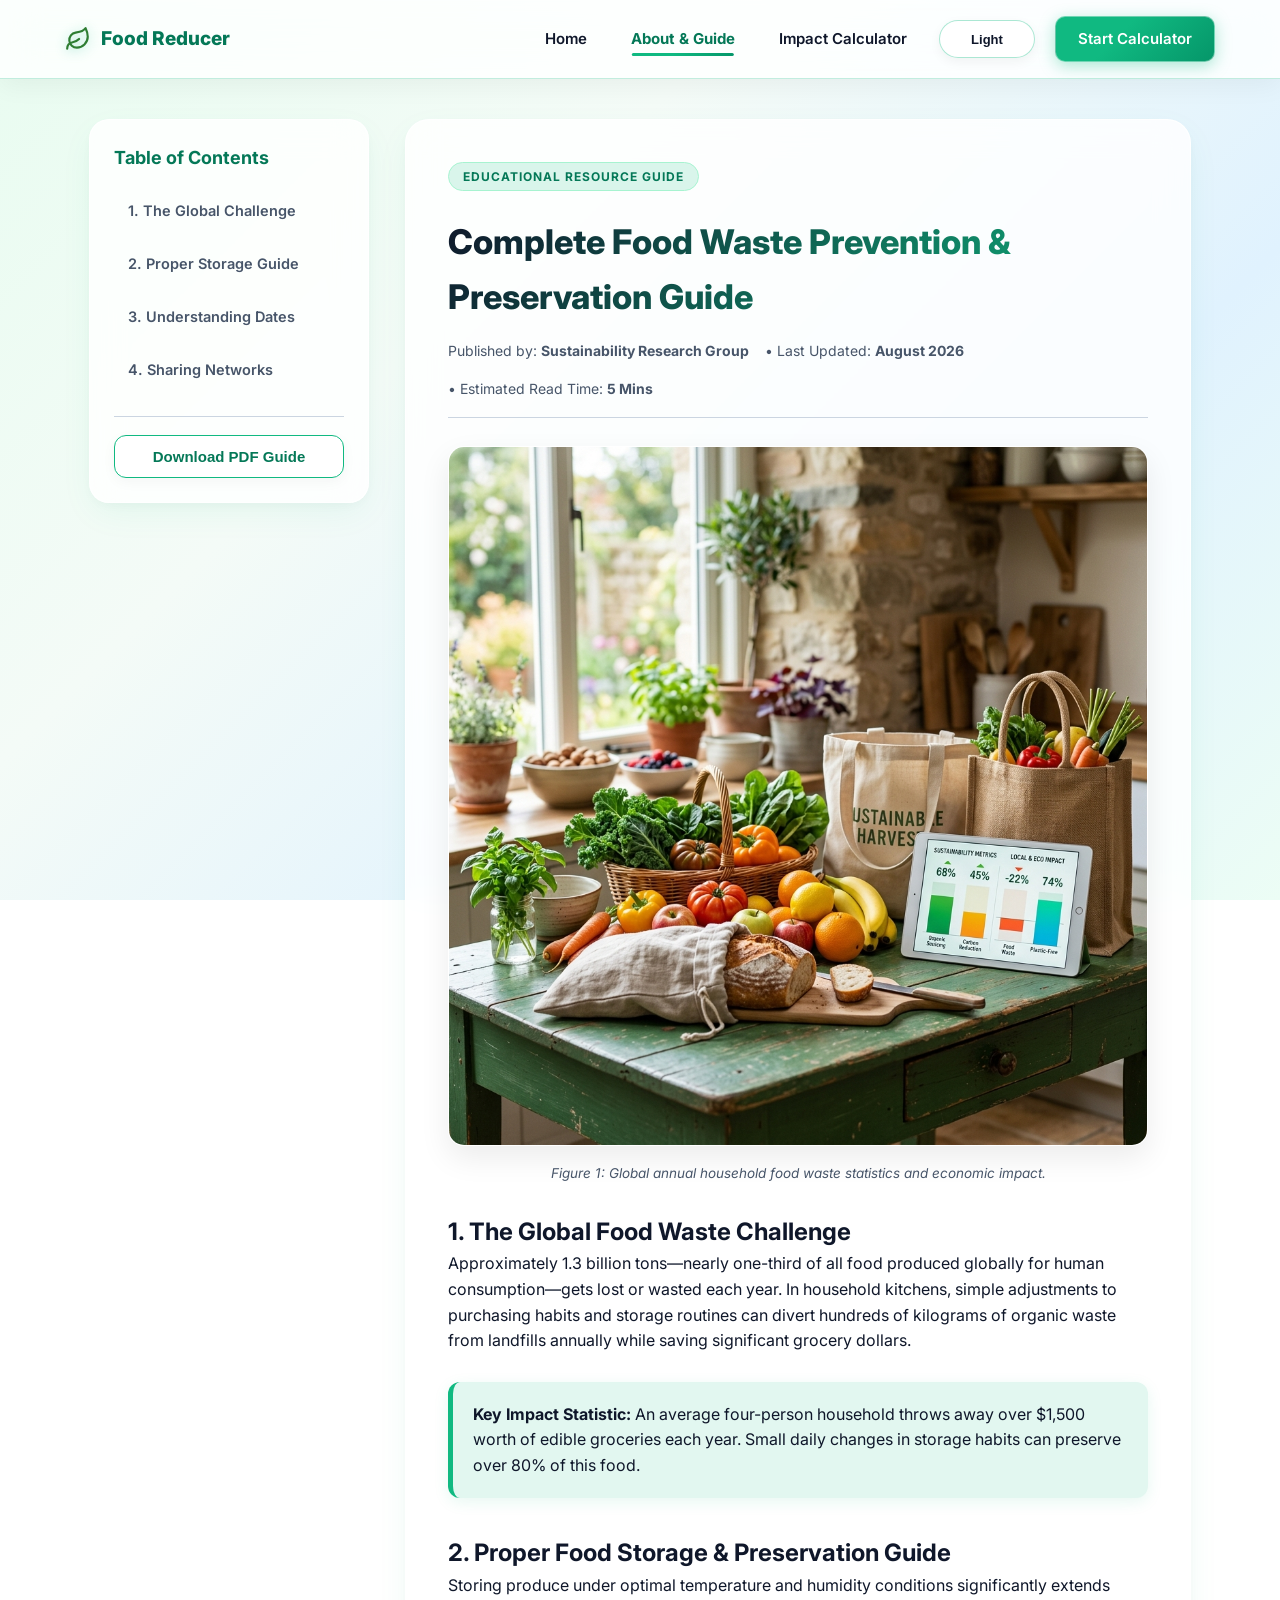
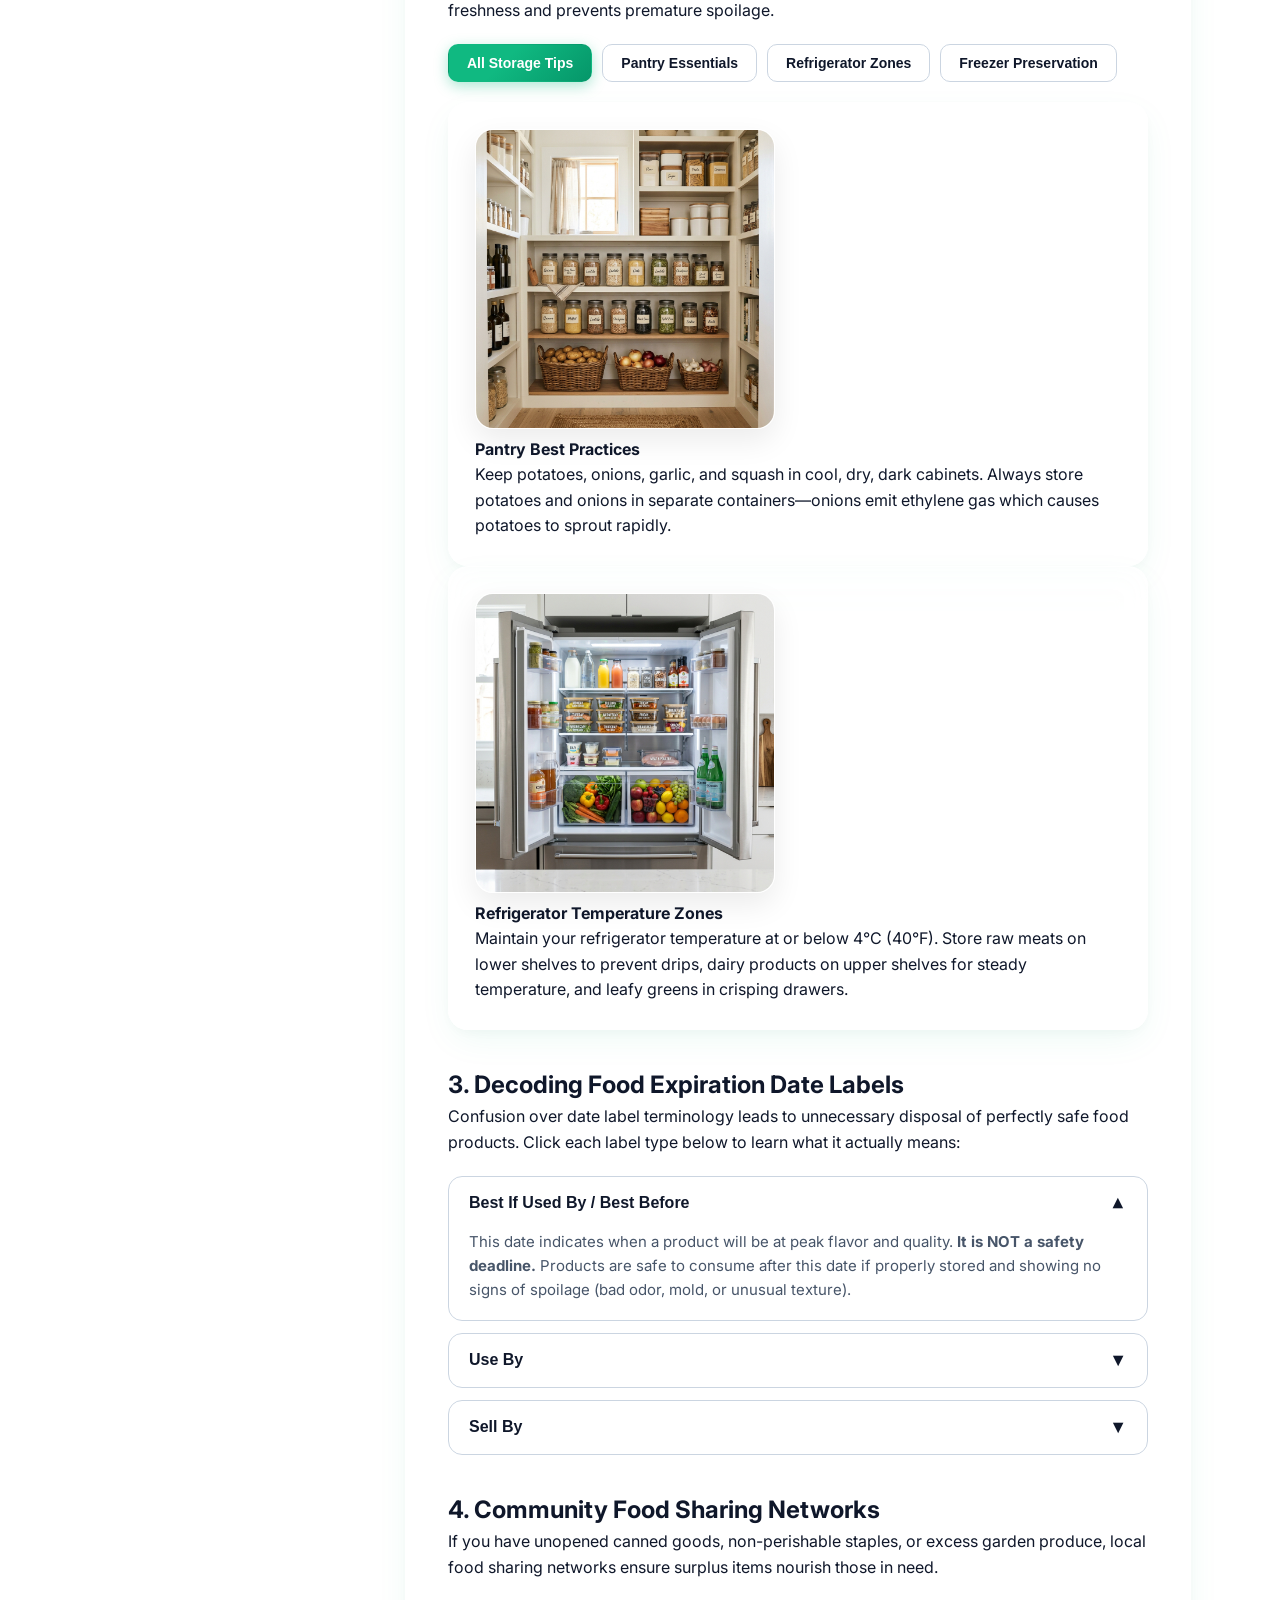
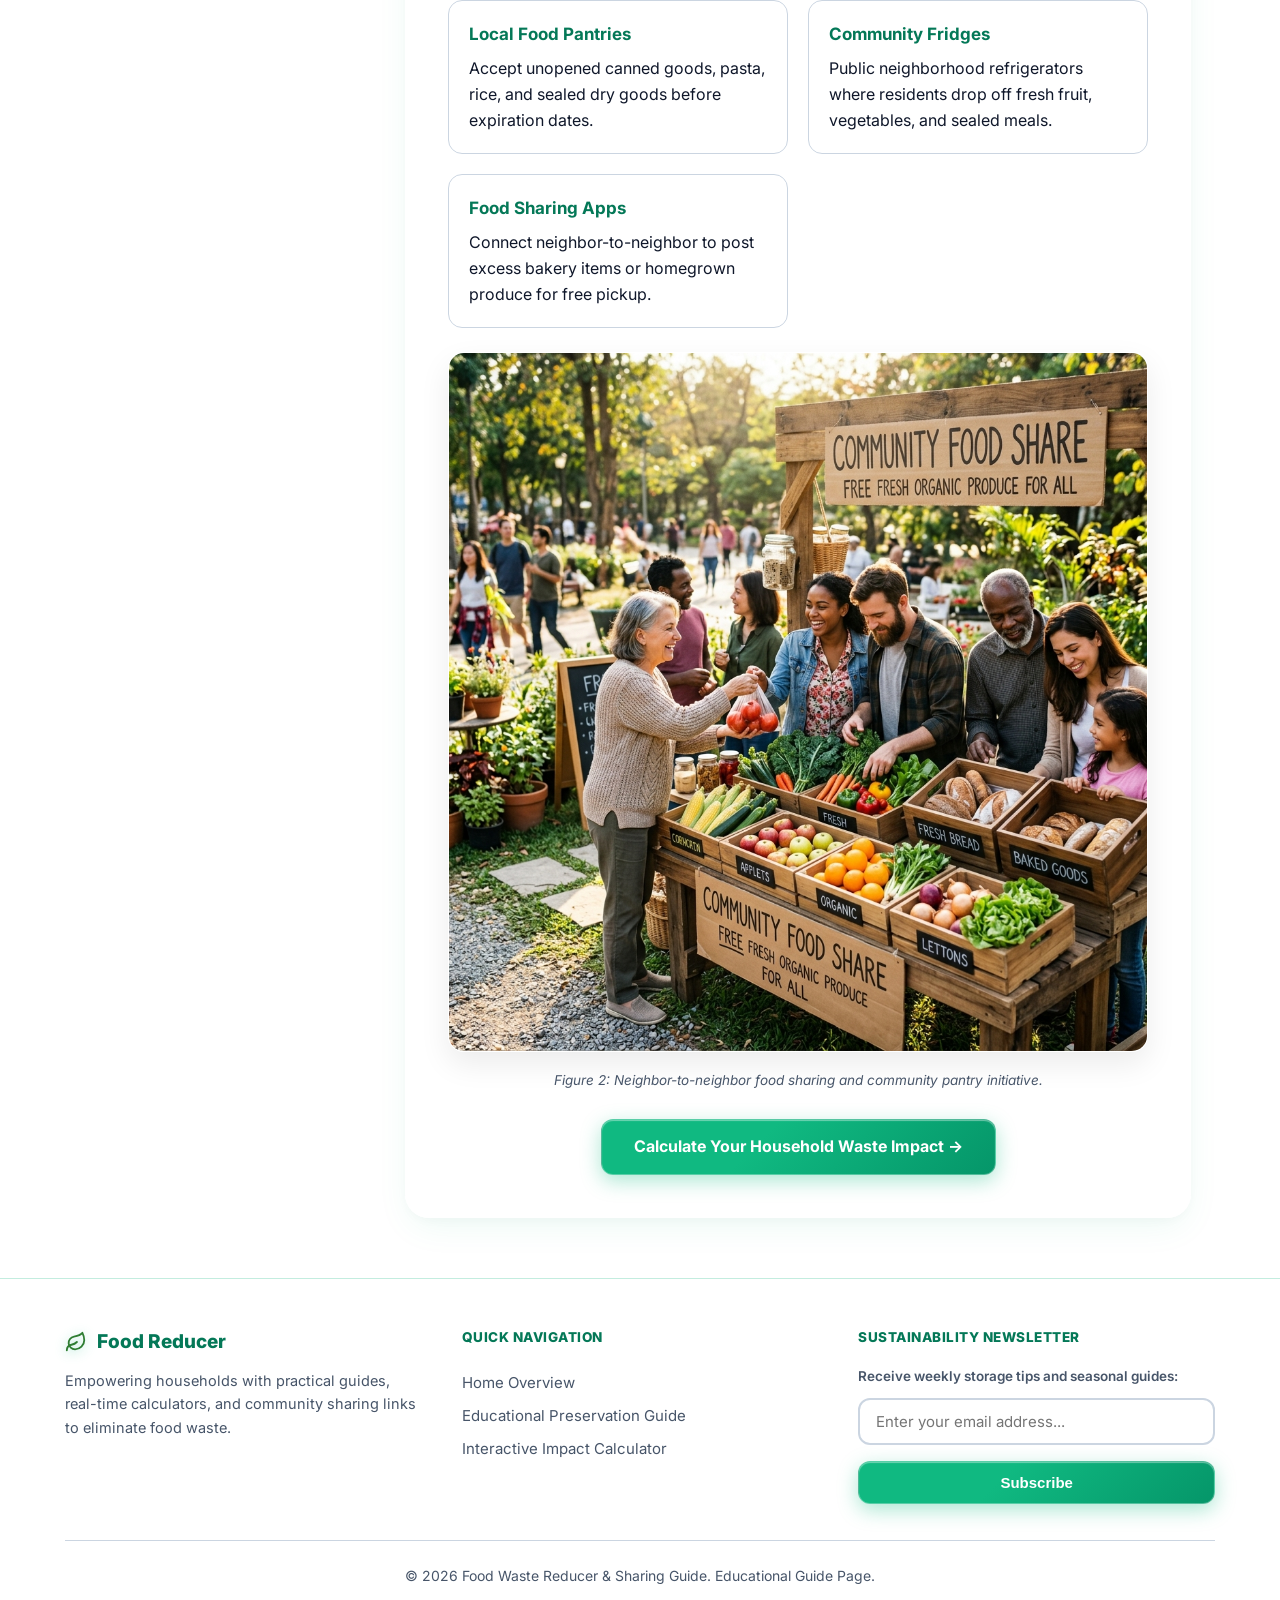
==== about.html @ e672f82e "Initial commit" ====
<!DOCTYPE html>
<html lang="en">

<head>
  <meta charset="UTF-8">
  <meta name="viewport" content="width=device-width, initial-scale=1.0">
  <title>Food Waste Reducer — Complete Educational Preservation Guide</title>
  <meta name="description" content="Comprehensive educational guide on household food waste reduction, storage best practices, date label meanings, and community food sharing.">
  <script>
    (function() {
      document.documentElement.classList.add('preload');
      var storedTheme = localStorage.getItem('theme');
      var systemPrefersDark = window.matchMedia('(prefers-color-scheme: dark)').matches;
      var currentTheme = storedTheme || (systemPrefersDark ? 'dark' : 'light');
      document.documentElement.setAttribute('data-theme', currentTheme);
    })();
  </script>
  <link rel="stylesheet" href="css/styles.css">
</head>

<body>

  <!-- Site Header -->
  <header class="site-header">
    <div class="header-inner">
      <a href="index.html" class="logo-box">
        <img src="images/logo.svg" alt="Food Waste Reducer Logo" width="26" height="26">
        <span>Food Reducer</span>
      </a>

      <button class="hamburger-btn" id="hamburger-btn" aria-label="Toggle navigation menu" aria-expanded="false">Menu</button>

      <nav aria-label="Main Navigation">
        <ul class="nav-links" id="nav-links">
          <li><a href="index.html">Home</a></li>
          <li><a href="about.html" class="active">About &amp; Guide</a></li>
          <li><a href="quiz.html">Impact Calculator</a></li>
          <li>
            <button type="button" class="theme-toggle-btn" aria-label="Toggle Dark and Light Mode">
              <span class="theme-toggle-icon sun-icon">Light</span>
              <span class="theme-toggle-icon moon-icon">Dark</span>
            </button>
          </li>
          <li><a href="quiz.html" class="btn btn-primary header-cta">Start Calculator</a></li>
        </ul>
      </nav>
    </div>
  </header>

  <!-- Main Content Layout -->
  <main class="content-layout">

    <!-- Desktop Sticky Sidebar Table of Contents -->
    <aside class="toc-sidebar glass-panel" aria-label="Table of Contents">
      <h3>Table of Contents</h3>
      <ul class="toc-list">
        <li><a href="#intro">1. The Global Challenge</a></li>
        <li><a href="#storage">2. Proper Storage Guide</a></li>
        <li><a href="#dates">3. Understanding Dates</a></li>
        <li><a href="#sharing">4. Sharing Networks</a></li>
      </ul>
      <div class="toc-action">
        <button type="button" class="btn btn-secondary" id="download-pdf-btn">Download PDF Guide</button>
      </div>
    </aside>

    <!-- Main Article Document -->
    <article class="article-body glass-article">

      <!-- Mobile Table of Contents Accordion -->
      <section class="mobile-toc-accordion" style="display: none;">
        <button type="button" class="btn btn-secondary" id="toc-accordion-btn" style="width: 100%; justify-content: space-between;">
          <span>Navigation Table of Contents</span>
          <span class="arrow">▼ Show Menu</span>
        </button>
        <div id="toc-accordion-content" style="display: none; margin-top: 12px; padding: 14px; background: var(--input-bg); border-radius: 12px;">
          <ul class="toc-list">
            <li><a href="#intro">1. The Global Challenge</a></li>
            <li><a href="#storage">2. Proper Storage Guide</a></li>
            <li><a href="#dates">3. Understanding Dates</a></li>
            <li><a href="#sharing">4. Sharing Networks</a></li>
          </ul>
        </div>
      </section>

      <span class="section-tag">Educational Resource Guide</span>
      <h1>Complete Food Waste Prevention &amp; Preservation Guide</h1>

      <div class="article-meta">
        <span>Published by: <strong>Sustainability Research Group</strong></span>
        <span>• Last Updated: <strong>August 2026</strong></span>
        <span>• Estimated Read Time: <strong>5 Mins</strong></span>
      </div>

      <figure class="article-figure">
        <img src="images/global-impact.png" alt="Global Food Waste Impact Overview" width="750" height="340" class="article-img glass-frame">
        <figcaption>Figure 1: Global annual household food waste statistics and economic impact.</figcaption>
      </figure>

      <!-- Section 1: Introduction -->
      <section id="intro">
        <h2>1. The Global Food Waste Challenge</h2>
        <p>Approximately 1.3 billion tons—nearly one-third of all food produced globally for human consumption—gets lost or wasted each year. In household kitchens, simple adjustments to purchasing habits and storage routines can divert hundreds of kilograms of organic waste from landfills annually while saving significant grocery dollars.</p>

        <aside class="callout-box glass-callout">
          <p><strong>Key Impact Statistic:</strong> An average four-person household throws away over $1,500 worth of edible groceries each year. Small daily changes in storage habits can preserve over 80% of this food.</p>
        </aside>
      </section>

      <!-- Section 2: Storage Guide & Tabs -->
      <section id="storage" style="margin-top: 36px;">
        <h2>2. Proper Food Storage &amp; Preservation Guide</h2>
        <p>Storing produce under optimal temperature and humidity conditions significantly extends freshness and prevents premature spoilage.</p>

        <!-- Storage Filter Tabs -->
        <div class="tab-navigation" aria-label="Storage Guide Tabs">
          <button type="button" class="tab-btn active" data-tab="all">All Storage Tips</button>
          <button type="button" class="tab-btn" data-tab="pantry">Pantry Essentials</button>
          <button type="button" class="tab-btn" data-tab="fridge">Refrigerator Zones</button>
          <button type="button" class="tab-btn" data-tab="freezer">Freezer Preservation</button>
        </div>

        <div class="tab-content-panel active" id="tab-pantry">
          <div class="two-col-grid">
            <article class="storage-card glass-card">
              <figure>
                <img src="images/pantry-storage.png" alt="Pantry Storage Guide" width="300" height="180" class="guide-img glass-frame">
              </figure>
              <h4>Pantry Best Practices</h4>
              <p>Keep potatoes, onions, garlic, and squash in cool, dry, dark cabinets. Always store potatoes and onions in separate containers—onions emit ethylene gas which causes potatoes to sprout rapidly.</p>
            </article>

            <article class="storage-card glass-card">
              <figure>
                <img src="images/fridge-zones.png" alt="Refrigerator Temperature Zones" width="300" height="180" class="guide-img glass-frame">
              </figure>
              <h4>Refrigerator Temperature Zones</h4>
              <p>Maintain your refrigerator temperature at or below 4°C (40°F). Store raw meats on lower shelves to prevent drips, dairy products on upper shelves for steady temperature, and leafy greens in crisping drawers.</p>
            </article>
          </div>
        </div>

        <div class="tab-content-panel" id="tab-freezer">
          <article class="storage-card glass-card" style="margin-top: 14px;">
            <h4>Freezer Preservation Techniques</h4>
            <p>Freeze surplus bread, chopped vegetables, berries, and leftover soups in airtight container portions. Label containers with dates. Freezing acts as a natural pause button, keeping food safe indefinitely.</p>
          </article>
        </div>
      </section>

      <!-- Section 3: Date Labels Accordion -->
      <section id="dates" style="margin-top: 36px;">
        <h2>3. Decoding Food Expiration Date Labels</h2>
        <p>Confusion over date label terminology leads to unnecessary disposal of perfectly safe food products. Click each label type below to learn what it actually means:</p>

        <div class="accordion-group">
          
          <div class="accordion-item active">
            <button type="button" class="accordion-header" aria-expanded="true">
              <span>Best If Used By / Best Before</span>
              <span class="accordion-icon">▼</span>
            </button>
            <div class="accordion-body">
              <p>This date indicates when a product will be at peak flavor and quality. <strong>It is NOT a safety deadline.</strong> Products are safe to consume after this date if properly stored and showing no signs of spoilage (bad odor, mold, or unusual texture).</p>
            </div>
          </div>

          <div class="accordion-item">
            <button type="button" class="accordion-header" aria-expanded="false">
              <span>Use By</span>
              <span class="accordion-icon">▼</span>
            </button>
            <div class="accordion-body">
              <p>The last date recommended by manufacturers for peak quality. The only exception is infant formula, where "Use By" represents a safety deadline. For standard groceries, evaluate food visually and by smell before deciding to discard.</p>
            </div>
          </div>

          <div class="accordion-item">
            <button type="button" class="accordion-header" aria-expanded="false">
              <span>Sell By</span>
              <span class="accordion-icon">▼</span>
            </button>
            <div class="accordion-body">
              <p>A retail inventory management date meant for store staff to track shelf rotation. It is not intended for consumers. Food remains fresh and safe to eat for days or even weeks past the "Sell By" date if kept refrigerated.</p>
            </div>
          </div>

        </div>
      </section>

      <!-- Section 4: Community Sharing Networks -->
      <section id="sharing" style="margin-top: 36px;">
        <h2>4. Community Food Sharing Networks</h2>
        <p>If you have unopened canned goods, non-perishable staples, or excess garden produce, local food sharing networks ensure surplus items nourish those in need.</p>
        
        <div class="sharing-grid">
          <div class="sharing-card">
            <h4>Local Food Pantries</h4>
            <p>Accept unopened canned goods, pasta, rice, and sealed dry goods before expiration dates.</p>
          </div>
          <div class="sharing-card">
            <h4>Community Fridges</h4>
            <p>Public neighborhood refrigerators where residents drop off fresh fruit, vegetables, and sealed meals.</p>
          </div>
          <div class="sharing-card">
            <h4>Food Sharing Apps</h4>
            <p>Connect neighbor-to-neighbor to post excess bakery items or homegrown produce for free pickup.</p>
          </div>
        </div>

        <figure class="article-figure" style="margin-top: 24px;">
          <img src="images/community-sharing.png" alt="Community Food Sharing Networks" width="750" height="320" class="article-img glass-frame">
          <figcaption>Figure 2: Neighbor-to-neighbor food sharing and community pantry initiative.</figcaption>
        </figure>

        <div style="margin-top: 28px; text-align: center;">
          <a href="quiz.html" class="btn btn-primary" style="padding: 14px 32px; font-size: 16px;">Calculate Your Household Waste Impact →</a>
        </div>
      </section>

    </article>
  </main>

  <!-- Footer -->
  <footer class="site-footer">
    <div class="footer-grid">
      <section class="footer-brand">
        <a href="index.html" class="logo-box">
          <img src="images/logo.svg" alt="Food Waste Reducer Logo" width="22" height="22">
          <span>Food Reducer</span>
        </a>
        <p>Empowering households with practical guides, real-time calculators, and community sharing links to eliminate food waste.</p>
      </section>

      <section class="footer-links">
        <h4>Quick Navigation</h4>
        <ul>
          <li><a href="index.html">Home Overview</a></li>
          <li><a href="about.html">Educational Preservation Guide</a></li>
          <li><a href="quiz.html">Interactive Impact Calculator</a></li>
        </ul>
      </section>

      <section class="footer-newsletter">
        <h4>Sustainability Newsletter</h4>
        <form>
          <label for="newsletter-email-about">Receive weekly storage tips and seasonal guides:</label>
          <input type="email" id="newsletter-email-about" placeholder="Enter your email address..." class="select-control" required>
          <button type="submit" class="btn btn-primary" style="margin-top: 6px;">Subscribe</button>
        </form>
      </section>
    </div>

    <div class="footer-bottom">
      <p>&copy; 2026 Food Waste Reducer &amp; Sharing Guide. Educational Guide Page.</p>
    </div>
  </footer>

  <script src="js/script.js"></script>
</body>

</html>
---- css/styles.css ----
@import url('https://fonts.googleapis.com/css2?family=Inter:wght@400;500;600;700;800&display=swap');

:root {
  --primary: #10b981;
  --primary-dark: #047857;
  --primary-light: #6ee7b7;
  --accent-gradient: linear-gradient(135deg, #10b981 0%, #10b981 40%, #059669 100%);
  --btn-gradient-hover: linear-gradient(135deg, #059669 0%, #047857 100%);
  --glass-gradient-hover: linear-gradient(135deg, rgba(16, 185, 129, 0.9) 0%, rgba(5, 150, 105, 0.95) 100%);
  
  --bg-gradient: linear-gradient(135deg, #e8fcf0 0%, #f4fbf7 35%, #e0f2fe 70%, #ecfdf5 100%);
  --header-bg: rgba(255, 255, 255, 0.85);
  --card-bg: rgba(255, 255, 255, 0.82);
  --card-border: 1px solid rgba(255, 255, 255, 0.9);
  --card-shadow: 0 12px 35px -5px rgba(16, 185, 129, 0.08), 0 4px 16px -2px rgba(0, 0, 0, 0.04);
  --card-hover-shadow: 0 22px 45px -10px rgba(16, 185, 129, 0.28), 0 8px 24px -4px rgba(0, 0, 0, 0.08);
  --text-main: #0f172a;
  --text-muted: #475569;
  --border-color: #cbd5e1;
  --border-glow: #a7f3d0;
  --input-bg: #ffffff;
  --toast-bg: rgba(15, 23, 42, 0.92);
  --toast-text: #ffffff;
  --gauge-track: #e2e8f0;
}

[data-theme="dark"] {
  --primary: #10b981;
  --primary-dark: #34d399;
  --primary-light: #059669;
  --accent-gradient: linear-gradient(135deg, #059669 0%, #10b981 50%, #34d399 100%);
  --btn-gradient-hover: linear-gradient(135deg, #10b981 0%, #34d399 100%);
  --glass-gradient-hover: linear-gradient(135deg, rgba(16, 185, 129, 0.85) 0%, rgba(52, 211, 153, 0.9) 100%);

  --bg-gradient: linear-gradient(135deg, #060d13 0%, #0c1d2b 35%, #04241c 70%, #081621 100%);
  --header-bg: rgba(15, 23, 42, 0.88);
  --card-bg: rgba(15, 23, 42, 0.76);
  --card-border: 1px solid rgba(255, 255, 255, 0.12);
  --card-shadow: 0 14px 40px -5px rgba(0, 0, 0, 0.5), 0 4px 16px -2px rgba(16, 185, 129, 0.12);
  --card-hover-shadow: 0 24px 50px -10px rgba(16, 185, 129, 0.35), 0 8px 24px -4px rgba(0, 0, 0, 0.4);
  --text-main: #f8fafc;
  --text-muted: #94a3b8;
  --border-color: #334155;
  --border-glow: #059669;
  --input-bg: #1e293b;
  --toast-bg: rgba(255, 255, 255, 0.95);
  --toast-text: #0f172a;
  --gauge-track: #334155;
}

html.preload,
html.preload *,
html.preload *::before,
html.preload *::after {
  -webkit-transition: none !important;
  -moz-transition: none !important;
  -o-transition: none !important;
  transition: none !important;
}

* {
  box-sizing: border-box;
  margin: 0;
  padding: 0;
}

html {
  scroll-behavior: smooth;
}

body {
  font-family: 'Inter', system-ui, -apple-system, BlinkMacSystemFont, "Segoe UI", Roboto, sans-serif;
  background: var(--bg-gradient);
  background-attachment: fixed;
  color: var(--text-main);
  line-height: 1.6;
  min-height: 100vh;
  transition: background 0.65s ease, color 0.65s ease;
}

/* Accessibility Focus States */
:focus-visible {
  outline: 3px solid var(--primary);
  outline-offset: 3px;
  border-radius: 6px;
}

/* Header & Navigation */
.site-header {
  position: sticky;
  top: 0;
  z-index: 1000;
  background: var(--header-bg);
  backdrop-filter: blur(18px) saturate(180%);
  -webkit-backdrop-filter: blur(18px) saturate(180%);
  border-bottom: 1px solid rgba(16, 185, 129, 0.25);
  padding: 16px 28px;
  box-shadow: 0 6px 25px rgba(0, 0, 0, 0.05);
  transition: background 0.5s ease, border-color 0.5s ease;
}

.header-inner {
  max-width: 1150px;
  margin: 0 auto;
  display: flex;
  align-items: center;
  justify-content: space-between;
}

.logo-box {
  display: flex;
  align-items: center;
  gap: 10px;
  font-weight: 800;
  font-size: 19px;
  color: var(--primary-dark);
  text-decoration: none;
  transition: transform 0.3s ease;
}

.logo-box:hover {
  transform: scale(1.03);
}

.logo-box img {
  filter: drop-shadow(0 2px 6px rgba(16, 185, 129, 0.4));
}

.hamburger-btn {
  display: none;
  background: var(--card-bg);
  border: 1.5px solid var(--primary);
  color: var(--primary-dark);
  padding: 8px 16px;
  font-size: 14px;
  font-weight: 700;
  border-radius: 8px;
  cursor: pointer;
  backdrop-filter: blur(10px);
  -webkit-backdrop-filter: blur(10px);
  transition: all 0.35s ease;
}

.hamburger-btn:hover {
  background: var(--accent-gradient);
  color: #ffffff;
  transform: translateY(-2px);
  box-shadow: 0 6px 18px rgba(16, 185, 129, 0.4);
}

.nav-links {
  display: flex;
  list-style: none;
  gap: 20px;
  align-items: center;
}

.nav-links a {
  position: relative;
  text-decoration: none;
  color: var(--text-main);
  font-size: 15px;
  font-weight: 600;
  padding: 8px 12px;
  transition: color 0.3s ease;
}

.nav-links a::after {
  content: '';
  position: absolute;
  bottom: 0;
  left: 50%;
  width: 0;
  height: 3px;
  background: var(--accent-gradient);
  border-radius: 3px;
  transition: all 0.3s cubic-bezier(0.4, 0, 0.2, 1);
  transform: translateX(-50%);
}

.nav-links a:hover {
  color: var(--primary);
}

.nav-links a:hover::after,
.nav-links a.active::after {
  width: 80%;
}

.nav-links a.active {
  color: var(--primary-dark);
  font-weight: 700;
}

/* Theme Toggle Button */
.theme-toggle-btn {
  position: relative;
  background: rgba(255, 255, 255, 0.65);
  border: 1px solid rgba(16, 185, 129, 0.35);
  backdrop-filter: blur(12px);
  -webkit-backdrop-filter: blur(12px);
  color: var(--text-main);
  padding: 8px 16px;
  border-radius: 20px;
  font-size: 13px;
  font-weight: 700;
  cursor: pointer;
  display: inline-flex;
  align-items: center;
  justify-content: center;
  min-width: 96px;
  height: 38px;
  overflow: hidden;
  box-shadow: 0 4px 12px rgba(0, 0, 0, 0.05);
  transition: all 0.3s ease;
}

[data-theme="dark"] .theme-toggle-btn {
  background: rgba(15, 23, 42, 0.7);
  border: 1px solid rgba(255, 255, 255, 0.2);
  color: #f8fafc;
}

.theme-toggle-btn:hover {
  background: var(--accent-gradient) !important;
  color: #ffffff !important;
  border-color: transparent !important;
  transform: translateY(-2px) scale(1.03);
  box-shadow: 0 10px 25px -4px rgba(16, 185, 129, 0.5);
}

.theme-toggle-icon {
  display: inline-flex;
  align-items: center;
  gap: 6px;
  transition: transform 0.55s cubic-bezier(0.34, 1.56, 0.64, 1), opacity 0.45s ease;
  white-space: nowrap;
}

.sun-icon, .moon-icon {
  display: inline-flex !important;
}

[data-theme="light"] .sun-icon {
  opacity: 1;
  transform: rotate(0deg) scale(1);
  position: relative;
}

[data-theme="light"] .moon-icon {
  opacity: 0;
  transform: rotate(-120deg) scale(0.4);
  position: absolute;
  pointer-events: none;
}

[data-theme="dark"] .sun-icon {
  opacity: 0;
  transform: rotate(120deg) scale(0.4);
  position: absolute;
  pointer-events: none;
}

[data-theme="dark"] .moon-icon {
  opacity: 1;
  transform: rotate(0deg) scale(1);
  position: relative;
}

/* Button Component System */
.btn {
  position: relative;
  display: inline-flex;
  align-items: center;
  justify-content: center;
  gap: 8px;
  padding: 12px 26px;
  font-size: 15px;
  font-weight: 700;
  text-decoration: none;
  border-radius: 12px;
  cursor: pointer;
  border: 1px solid rgba(255, 255, 255, 0.4);
  outline: none;
  backdrop-filter: blur(14px) saturate(180%);
  -webkit-backdrop-filter: blur(14px) saturate(180%);
  transition: all 0.35s cubic-bezier(0.4, 0, 0.2, 1);
  overflow: hidden;
  box-shadow: 0 4px 15px rgba(0, 0, 0, 0.05);
}

.btn::before {
  content: '';
  position: absolute;
  top: 0;
  left: -100%;
  width: 100%;
  height: 100%;
  background: linear-gradient(90deg, transparent, rgba(255, 255, 255, 0.4), transparent);
  transition: left 0.6s ease;
}

.btn:hover::before {
  left: 100%;
}

.btn-primary {
  background: var(--accent-gradient);
  color: #ffffff;
  border: 1px solid rgba(255, 255, 255, 0.3);
  box-shadow: 0 6px 20px rgba(16, 185, 129, 0.35), inset 0 1px 1px rgba(255, 255, 255, 0.4);
}

.btn-primary:hover,
.header-cta:hover {
  background: var(--glass-gradient-hover) !important;
  color: #ffffff !important;
  transform: translateY(-3px) scale(1.02) !important;
  box-shadow: 0 14px 35px -5px rgba(16, 185, 129, 0.55), 0 0 20px rgba(16, 185, 129, 0.3) !important;
  border-color: rgba(255, 255, 255, 0.8) !important;
}

.btn-primary:active,
.header-cta:active {
  transform: translateY(-1px) scale(0.98) !important;
  box-shadow: 0 4px 12px rgba(16, 185, 129, 0.3) !important;
}

.btn-secondary {
  background: rgba(255, 255, 255, 0.7);
  color: var(--primary-dark);
  border: 1.5px solid var(--primary);
  backdrop-filter: blur(12px);
  -webkit-backdrop-filter: blur(12px);
  box-shadow: 0 4px 14px rgba(0, 0, 0, 0.04);
}

[data-theme="dark"] .btn-secondary {
  background: rgba(15, 23, 42, 0.65);
  color: #34d399;
  border: 1.5px solid #059669;
}

.btn-secondary:hover {
  background: var(--accent-gradient) !important;
  color: #ffffff !important;
  border-color: rgba(255, 255, 255, 0.7) !important;
  transform: translateY(-3px) scale(1.02);
  box-shadow: 0 14px 35px -5px rgba(16, 185, 129, 0.45);
}

.btn-secondary:active {
  transform: translateY(-1px) scale(0.98);
}

.header-cta {
  background: var(--accent-gradient) !important;
  color: #ffffff !important;
  border-radius: 10px;
  padding: 10px 22px !important;
  box-shadow: 0 4px 16px rgba(16, 185, 129, 0.35);
  border: 1px solid rgba(255, 255, 255, 0.4) !important;
  transition: all 0.35s cubic-bezier(0.4, 0, 0.2, 1) !important;
}

/* Layout Container */
main {
  max-width: 1150px;
  margin: 40px auto;
  padding: 0 24px;
}

/* Section Tag / Badge */
.section-tag {
  display: inline-flex;
  align-items: center;
  gap: 6px;
  background: rgba(16, 185, 129, 0.15);
  color: var(--primary-dark);
  border: 1px solid var(--border-glow);
  font-size: 12px;
  font-weight: 700;
  text-transform: uppercase;
  letter-spacing: 1px;
  padding: 4px 14px;
  border-radius: 20px;
  margin-bottom: 12px;
}

/* Hero Section */
.hero-section {
  display: flex;
  gap: 40px;
  align-items: center;
  margin-bottom: 50px;
  background: var(--card-bg);
  backdrop-filter: blur(16px) saturate(180%);
  -webkit-backdrop-filter: blur(16px) saturate(180%);
  padding: 48px;
  border: var(--card-border);
  border-radius: 24px;
  box-shadow: var(--card-shadow);
  transition: all 0.4s ease;
}

.hero-section:hover {
  box-shadow: var(--card-hover-shadow);
  border-color: var(--border-glow);
}

.hero-content {
  flex: 1.2;
}

.hero-content h1 {
  font-size: 40px;
  font-weight: 800;
  line-height: 1.2;
  margin: 16px 0;
  background: linear-gradient(135deg, var(--text-main) 0%, var(--primary) 100%);
  -webkit-background-clip: text;
  background-clip: text;
  -webkit-text-fill-color: transparent;
}

.hero-content p {
  color: var(--text-muted);
  font-size: 16px;
  margin-bottom: 28px;
}

.hero-actions {
  display: flex;
  gap: 16px;
  flex-wrap: wrap;
}

.hero-image-col {
  flex: 1;
  display: flex;
  justify-content: center;
}

.glass-frame {
  max-width: 100%;
  height: auto;
  border-radius: 18px;
  border: var(--card-border);
  box-shadow: 0 12px 30px rgba(0, 0, 0, 0.08), inset 0 1px 2px rgba(255, 255, 255, 0.8);
  transition: transform 0.4s ease, box-shadow 0.4s ease;
}

.hero-image-col img:hover,
.glass-frame:hover {
  transform: translateY(-6px) scale(1.02);
  box-shadow: 0 20px 40px rgba(16, 185, 129, 0.3);
}

/* Features Section */
.features-section {
  margin-bottom: 50px;
}

.features-section h2 {
  font-size: 28px;
  font-weight: 800;
  margin: 10px 0 30px;
  color: var(--text-main);
}

.card-grid {
  display: grid;
  grid-template-columns: repeat(auto-fit, minmax(320px, 1fr));
  gap: 28px;
}

.feature-card, .storage-card, .glass-card {
  background: var(--card-bg);
  backdrop-filter: blur(14px) saturate(180%);
  -webkit-backdrop-filter: blur(14px) saturate(180%);
  border: var(--card-border);
  padding: 26px;
  border-radius: 20px;
  box-shadow: var(--card-shadow);
  display: flex;
  flex-direction: column;
  justify-content: space-between;
  transition: all 0.35s cubic-bezier(0.4, 0, 0.2, 1);
}

.feature-card:hover, .storage-card:hover, .glass-card:hover {
  transform: translateY(-8px);
  box-shadow: var(--card-hover-shadow);
  border-color: var(--border-glow);
}

.card-image-wrap {
  width: 100%;
  height: 190px;
  border-radius: 14px;
  overflow: hidden;
  margin-bottom: 18px;
  border: var(--card-border);
  box-shadow: 0 6px 16px rgba(0, 0, 0, 0.06);
}

.card-feature-img {
  width: 100%;
  height: 100%;
  object-fit: cover;
  transition: transform 0.4s ease;
}

.feature-card:hover .card-feature-img {
  transform: scale(1.08);
}

.feature-card h3 {
  font-size: 21px;
  font-weight: 700;
  margin-bottom: 12px;
  color: var(--text-main);
}

.feature-card p {
  color: var(--text-muted);
  font-size: 15px;
  margin-bottom: 20px;
}

.icon-placeholder {
  font-size: 20px;
  font-weight: 800;
  color: var(--primary);
  background: rgba(16, 185, 129, 0.15);
  width: 48px;
  height: 48px;
  display: flex;
  align-items: center;
  justify-content: center;
  border-radius: 12px;
  margin-bottom: 16px;
  transition: transform 0.3s ease, background 0.3s ease, color 0.3s ease;
}

.feature-card:hover .icon-placeholder {
  transform: scale(1.1) rotate(4deg);
  background: var(--primary);
  color: #ffffff;
}

/* Metrics Section */
.metrics-bar, .glass-bar {
  background: var(--card-bg);
  backdrop-filter: blur(16px);
  -webkit-backdrop-filter: blur(16px);
  border: var(--card-border);
  padding: 36px;
  border-radius: 22px;
  box-shadow: var(--card-shadow);
  margin-bottom: 50px;
  transition: all 0.3s ease;
}

.metrics-bar:hover {
  box-shadow: var(--card-hover-shadow);
}

.metrics-grid {
  display: grid;
  grid-template-columns: repeat(auto-fit, minmax(220px, 1fr));
  gap: 24px;
}

.metric-item {
  background: rgba(255, 255, 255, 0.55);
  backdrop-filter: blur(8px);
  padding: 24px 20px;
  border-radius: 16px;
  border: var(--card-border);
  text-align: center;
  transition: all 0.3s ease;
}

[data-theme="dark"] .metric-item {
  background: rgba(15, 23, 42, 0.55);
}

.metric-item:hover {
  transform: translateY(-5px);
  border-color: var(--primary);
  box-shadow: 0 10px 25px rgba(16, 185, 129, 0.2);
}

.metric-number {
  font-size: 34px;
  font-weight: 800;
  background: var(--accent-gradient);
  -webkit-background-clip: text;
  background-clip: text;
  -webkit-text-fill-color: transparent;
  margin-bottom: 4px;
}

.metric-label {
  font-size: 14px;
  font-weight: 600;
  color: var(--text-muted);
}

/* Content Layout & Educational Guide */
.content-layout {
  display: flex;
  gap: 36px;
}

.toc-sidebar, .glass-panel {
  width: 280px;
  flex-shrink: 0;
  background: var(--card-bg);
  backdrop-filter: blur(16px);
  -webkit-backdrop-filter: blur(16px);
  padding: 24px;
  border: var(--card-border);
  border-radius: 20px;
  box-shadow: var(--card-shadow);
  height: fit-content;
  position: sticky;
  top: 100px;
}

.toc-sidebar h3 {
  font-size: 18px;
  font-weight: 700;
  margin-bottom: 16px;
  color: var(--primary-dark);
}

.toc-list {
  list-style: none;
}

.toc-list li {
  margin-bottom: 10px;
}

.toc-list a {
  text-decoration: none;
  color: var(--text-muted);
  font-size: 14.5px;
  font-weight: 600;
  display: block;
  padding: 10px 14px;
  border-radius: 10px;
  transition: all 0.3s ease;
}

.toc-list a:hover, .toc-list a.active {
  background: rgba(16, 185, 129, 0.18);
  color: var(--primary-dark);
  font-weight: 700;
  transform: translateX(4px);
}

.toc-action {
  margin-top: 24px;
  padding-top: 18px;
  border-top: 1px solid var(--border-color);
}

.toc-action .btn {
  width: 100%;
}

.article-body, .glass-article {
  flex: 1;
  background: var(--card-bg);
  backdrop-filter: blur(16px);
  -webkit-backdrop-filter: blur(16px);
  padding: 42px;
  border: var(--card-border);
  border-radius: 24px;
  box-shadow: var(--card-shadow);
}

.article-body h1 {
  font-size: 34px;
  font-weight: 800;
  margin: 12px 0 16px;
  background: linear-gradient(135deg, var(--text-main) 0%, var(--primary) 100%);
  -webkit-background-clip: text;
  background-clip: text;
  -webkit-text-fill-color: transparent;
}

.article-meta {
  font-size: 14px;
  color: var(--text-muted);
  margin-bottom: 28px;
  padding-bottom: 16px;
  border-bottom: 1px solid var(--border-color);
  display: flex;
  flex-wrap: wrap;
  gap: 16px;
}

.article-figure {
  margin: 28px 0;
  text-align: center;
}

.article-figure img {
  max-width: 100%;
  height: auto;
  border-radius: 16px;
}

.article-figure figcaption {
  margin-top: 10px;
  font-size: 13.5px;
  color: var(--text-muted);
  font-style: italic;
}

.callout-box, .glass-callout {
  background: rgba(16, 185, 129, 0.12);
  border-left: 5px solid var(--primary);
  backdrop-filter: blur(10px);
  padding: 20px;
  margin: 28px 0;
  border-radius: 12px;
  box-shadow: 0 4px 15px rgba(16, 185, 129, 0.1);
  font-size: 16px;
}

/* Tabs System for Storage Guide */
.tab-navigation {
  display: flex;
  gap: 10px;
  margin: 20px 0;
  flex-wrap: wrap;
}

.tab-btn {
  background: var(--input-bg);
  border: 1.5px solid var(--border-color);
  color: var(--text-main);
  padding: 10px 18px;
  font-size: 14px;
  font-weight: 700;
  border-radius: 10px;
  cursor: pointer;
  transition: all 0.3s ease;
}

.tab-btn:hover {
  border-color: var(--primary);
  color: var(--primary);
}

.tab-btn.active {
  background: var(--accent-gradient);
  color: #ffffff;
  border-color: transparent;
  box-shadow: 0 4px 14px rgba(16, 185, 129, 0.35);
}

.tab-content-panel {
  display: none;
  animation: fadeIn 0.4s ease;
}

.tab-content-panel.active {
  display: block;
}

@keyframes fadeIn {
  from { opacity: 0; transform: translateY(6px); }
  to { opacity: 1; transform: translateY(0); }
}

/* Accordion Component */
.accordion-group {
  margin: 20px 0;
}

.accordion-item {
  background: var(--input-bg);
  border: 1.5px solid var(--border-color);
  border-radius: 14px;
  margin-bottom: 12px;
  overflow: hidden;
  transition: border-color 0.3s ease;
}

.accordion-item:hover {
  border-color: var(--primary);
}

.accordion-header {
  width: 100%;
  padding: 16px 20px;
  background: transparent;
  border: none;
  text-align: left;
  font-size: 16px;
  font-weight: 700;
  color: var(--text-main);
  cursor: pointer;
  display: flex;
  justify-content: space-between;
  align-items: center;
}

.accordion-icon {
  font-size: 18px;
  transition: transform 0.3s ease;
}

.accordion-item.active .accordion-icon {
  transform: rotate(180deg);
}

.accordion-body {
  max-height: 0;
  overflow: hidden;
  transition: max-height 0.4s cubic-bezier(0, 1, 0, 1), padding 0.3s ease;
  padding: 0 20px;
  color: var(--text-muted);
  font-size: 15px;
}

.accordion-item.active .accordion-body {
  max-height: 500px;
  padding: 0 20px 18px 20px;
  transition: max-height 0.4s ease-in-out;
}

/* Community Sharing Cards */
.sharing-grid {
  display: grid;
  grid-template-columns: repeat(auto-fit, minmax(240px, 1fr));
  gap: 20px;
  margin-top: 20px;
}

.sharing-card {
  background: var(--input-bg);
  border: 1.5px solid var(--border-color);
  border-radius: 14px;
  padding: 20px;
  transition: transform 0.3s ease, border-color 0.3s ease;
}

.sharing-card:hover {
  transform: translateY(-4px);
  border-color: var(--primary);
}

.sharing-card h4 {
  font-size: 17px;
  font-weight: 700;
  color: var(--primary-dark);
  margin-bottom: 8px;
}

/* Quiz / Impact Calculator System */
.quiz-stepper {
  max-width: 1150px;
  margin: 30px auto 20px;
  padding: 0 24px;
}

.stepper-header {
  display: flex;
  justify-content: space-between;
  font-size: 15px;
  font-weight: 700;
  margin-bottom: 10px;
}

.stepper-percentage {
  color: var(--primary);
}

.progress-bar-track {
  width: 100%;
  height: 10px;
  background-color: var(--border-color);
  border-radius: 6px;
  overflow: hidden;
}

.progress-bar-fill {
  width: 25%;
  height: 100%;
  background: var(--accent-gradient);
  border-radius: 6px;
  transition: width 0.5s ease;
}

.quiz-layout {
  display: grid;
  grid-template-columns: 1.1fr 1fr;
  gap: 36px;
}

.quiz-card {
  background: var(--card-bg);
  backdrop-filter: blur(16px);
  -webkit-backdrop-filter: blur(16px);
  padding: 38px;
  border: var(--card-border);
  border-radius: 24px;
  box-shadow: var(--card-shadow);
  transition: all 0.3s ease;
}

.quiz-card:hover {
  box-shadow: var(--card-hover-shadow);
}

.quiz-card h2, .quiz-card h3 {
  font-size: 24px;
  font-weight: 800;
  margin: 12px 0 16px;
}

.form-group {
  margin-bottom: 24px;
}

.form-group label, .form-group legend {
  font-weight: 700;
  font-size: 15px;
  margin-bottom: 12px;
  display: block;
}

.radio-group-grid {
  display: grid;
  grid-template-columns: repeat(auto-fit, minmax(140px, 1fr));
  gap: 12px;
}

.radio-card-option {
  position: relative;
  display: flex;
  flex-direction: column;
  align-items: center;
  justify-content: center;
  gap: 6px;
  padding: 14px 10px;
  background: var(--input-bg);
  border: 2px solid var(--border-color);
  border-radius: 14px;
  cursor: pointer;
  text-align: center;
  transition: all 0.3s ease;
}

.radio-card-option input[type="radio"] {
  position: absolute;
  opacity: 0;
  pointer-events: none;
}

.radio-card-option:hover {
  border-color: var(--primary);
  transform: translateY(-2px);
}

.radio-card-option.selected,
.radio-card-option input[type="radio"]:checked + .radio-card-content {
  border-color: var(--primary);
  background: rgba(16, 185, 129, 0.15);
}

.radio-card-option:has(input[type="radio"]:checked) {
  border-color: var(--primary);
  background: rgba(16, 185, 129, 0.15);
  box-shadow: 0 4px 14px rgba(16, 185, 129, 0.2);
}

.radio-icon {
  font-size: 24px;
}

.radio-label {
  font-size: 13.5px;
  font-weight: 700;
}

.radio-sublabel {
  font-size: 11.5px;
  color: var(--text-muted);
}

.radio-option-list {
  display: flex;
  flex-direction: column;
  gap: 10px;
}

.radio-option-list label {
  display: flex;
  align-items: center;
  gap: 12px;
  padding: 12px 16px;
  background: var(--input-bg);
  border: 2px solid var(--border-color);
  border-radius: 12px;
  cursor: pointer;
  margin-bottom: 0;
  transition: all 0.3s ease;
}

.radio-option-list label:hover {
  border-color: var(--primary);
  background: rgba(16, 185, 129, 0.08);
}

.radio-option-list label:has(input:checked) {
  border-color: var(--primary);
  background: rgba(16, 185, 129, 0.15);
}

.radio-option-list input[type="radio"] {
  accent-color: var(--primary);
  width: 18px;
  height: 18px;
}

.select-control {
  width: 100%;
  padding: 12px 16px;
  border: 2px solid var(--border-color);
  border-radius: 12px;
  font-size: 15px;
  font-family: inherit;
  background: var(--input-bg);
  color: var(--text-main);
  transition: all 0.3s ease;
}

.select-control:focus {
  outline: none;
  border-color: var(--primary);
  box-shadow: 0 0 0 4px rgba(16, 185, 129, 0.2);
}

.range-control {
  width: 100%;
  accent-color: var(--primary);
  height: 8px;
  border-radius: 4px;
  background: var(--border-color);
  outline: none;
  cursor: pointer;
}

.slider-value-badge {
  display: inline-block;
  margin-top: 8px;
  font-weight: 700;
  color: var(--primary-dark);
  font-size: 14.5px;
  background: rgba(16, 185, 129, 0.15);
  padding: 4px 12px;
  border-radius: 20px;
}

.form-actions {
  display: flex;
  gap: 14px;
  margin-top: 28px;
  flex-wrap: wrap;
}

.form-actions .btn {
  flex: 1;
}

/* Gauge Meter Visualization */
.gauge-container {
  position: relative;
  width: 180px;
  height: 180px;
  margin: 20px auto;
}

.gauge-svg {
  width: 100%;
  height: 100%;
  transform: rotate(-90deg);
}

.gauge-bg {
  fill: none;
  stroke: var(--gauge-track);
  stroke-width: 12;
}

.gauge-fill {
  fill: none;
  stroke: url(#gauge-gradient);
  stroke-width: 12;
  stroke-linecap: round;
  stroke-dasharray: 440;
  stroke-dashoffset: 220;
  transition: stroke-dashoffset 0.8s cubic-bezier(0.4, 0, 0.2, 1), stroke 0.5s ease;
}

.gauge-center-text {
  position: absolute;
  top: 50%;
  left: 50%;
  transform: translate(-50%, -50%);
  text-align: center;
}

.gauge-value {
  font-size: 32px;
  font-weight: 800;
  background: var(--accent-gradient);
  -webkit-background-clip: text;
  background-clip: text;
  -webkit-text-fill-color: transparent;
  line-height: 1.1;
}

.gauge-label {
  font-size: 12px;
  text-transform: uppercase;
  letter-spacing: 1px;
  font-weight: 800;
  color: var(--text-muted);
}

.recommendation-box {
  background: var(--input-bg);
  border-left: 5px solid var(--primary);
  padding: 20px;
  border-radius: 14px;
  box-shadow: 0 4px 15px rgba(0, 0, 0, 0.04);
  margin: 24px 0;
  transition: border-color 0.3s ease;
}

.recommendation-box h4 {
  font-size: 15px;
  font-weight: 700;
  color: var(--primary-dark);
  margin-bottom: 6px;
}

.calculator-actions {
  display: flex;
  gap: 12px;
  flex-wrap: wrap;
}

.calculator-actions .btn {
  flex: 1;
}

/* Toast Notifications */
.toast-container {
  position: fixed;
  bottom: 24px;
  right: 24px;
  z-index: 9999;
  display: flex;
  flex-direction: column;
  gap: 10px;
  pointer-events: none;
}

.toast {
  background: var(--toast-bg);
  color: var(--toast-text);
  padding: 14px 22px;
  border-radius: 14px;
  font-size: 14px;
  font-weight: 600;
  box-shadow: 0 10px 30px rgba(0, 0, 0, 0.2);
  display: flex;
  align-items: center;
  gap: 10px;
  pointer-events: auto;
  animation: toastSlideIn 0.35s cubic-bezier(0.34, 1.56, 0.64, 1), toastFadeOut 0.35s ease 3.6s forwards;
}

@keyframes toastSlideIn {
  from { opacity: 0; transform: translateY(20px) scale(0.9); }
  to { opacity: 1; transform: translateY(0) scale(1); }
}

@keyframes toastFadeOut {
  from { opacity: 1; transform: translateY(0); }
  to { opacity: 0; transform: translateY(10px); }
}

/* Footer Section */
.site-footer {
  background: var(--header-bg);
  backdrop-filter: blur(16px);
  -webkit-backdrop-filter: blur(16px);
  border-top: 1px solid rgba(16, 185, 129, 0.25);
  padding: 48px 24px 24px;
  margin-top: 60px;
}

.footer-grid {
  max-width: 1150px;
  margin: 0 auto 36px;
  display: grid;
  grid-template-columns: repeat(auto-fit, minmax(260px, 1fr));
  gap: 40px;
}

.footer-brand p {
  color: var(--text-muted);
  font-size: 14.5px;
  margin-top: 12px;
}

.footer-grid h4 {
  margin-bottom: 18px;
  text-transform: uppercase;
  font-size: 13.5px;
  font-weight: 800;
  color: var(--primary-dark);
  letter-spacing: 0.5px;
}

.footer-links ul {
  list-style: none;
}

.footer-links a {
  text-decoration: none;
  color: var(--text-muted);
  font-size: 15px;
  line-height: 2.2;
  transition: color 0.3s ease, padding-left 0.3s ease;
}

.footer-links a:hover {
  color: var(--primary);
  padding-left: 6px;
}

.footer-newsletter form {
  display: flex;
  flex-direction: column;
  gap: 10px;
}

.footer-newsletter label {
  font-size: 13.5px;
  color: var(--text-muted);
  font-weight: 600;
}

.footer-bottom {
  max-width: 1150px;
  margin: 0 auto;
  padding-top: 24px;
  border-top: 1px solid var(--border-color);
  text-align: center;
  font-size: 14px;
  color: var(--text-muted);
}

/* Mobile Responsive Adjustments */
@media (max-width: 868px) {
  .header-inner {
    flex-wrap: wrap;
  }

  .hamburger-btn {
    display: block;
  }

  .nav-links {
    display: none;
    width: 100%;
    flex-direction: column;
    margin-top: 16px;
    padding-top: 16px;
    border-top: 1px solid var(--border-color);
    align-items: stretch;
    gap: 12px;
  }

  .nav-links.active {
    display: flex;
  }

  .nav-links a {
    padding: 10px 14px;
    border-radius: 8px;
  }

  .hero-section {
    flex-direction: column;
    padding: 32px 24px;
    text-align: center;
  }

  .hero-actions {
    justify-content: center;
  }

  .content-layout, .quiz-layout {
    grid-template-columns: 1fr;
    flex-direction: column;
  }

  .toc-sidebar {
    display: none;
  }

  .mobile-toc-accordion {
    display: block;
    margin-bottom: 24px;
  }

  .article-body, .quiz-card {
    padding: 28px 20px;
  }
}

@media (max-width: 600px) {
  .hero-content h1 {
    font-size: 30px;
  }

  .radio-group-grid {
    grid-template-columns: 1fr 1fr;
  }

  .calculator-actions, .form-actions {
    flex-direction: column;
  }
}

@media (prefers-reduced-motion: reduce) {
  *, ::before, ::after {
    animation-duration: 0.01ms !important;
    animation-iteration-count: 1 !important;
    transition-duration: 0.01ms !important;
    scroll-behavior: auto !important;
  }
}
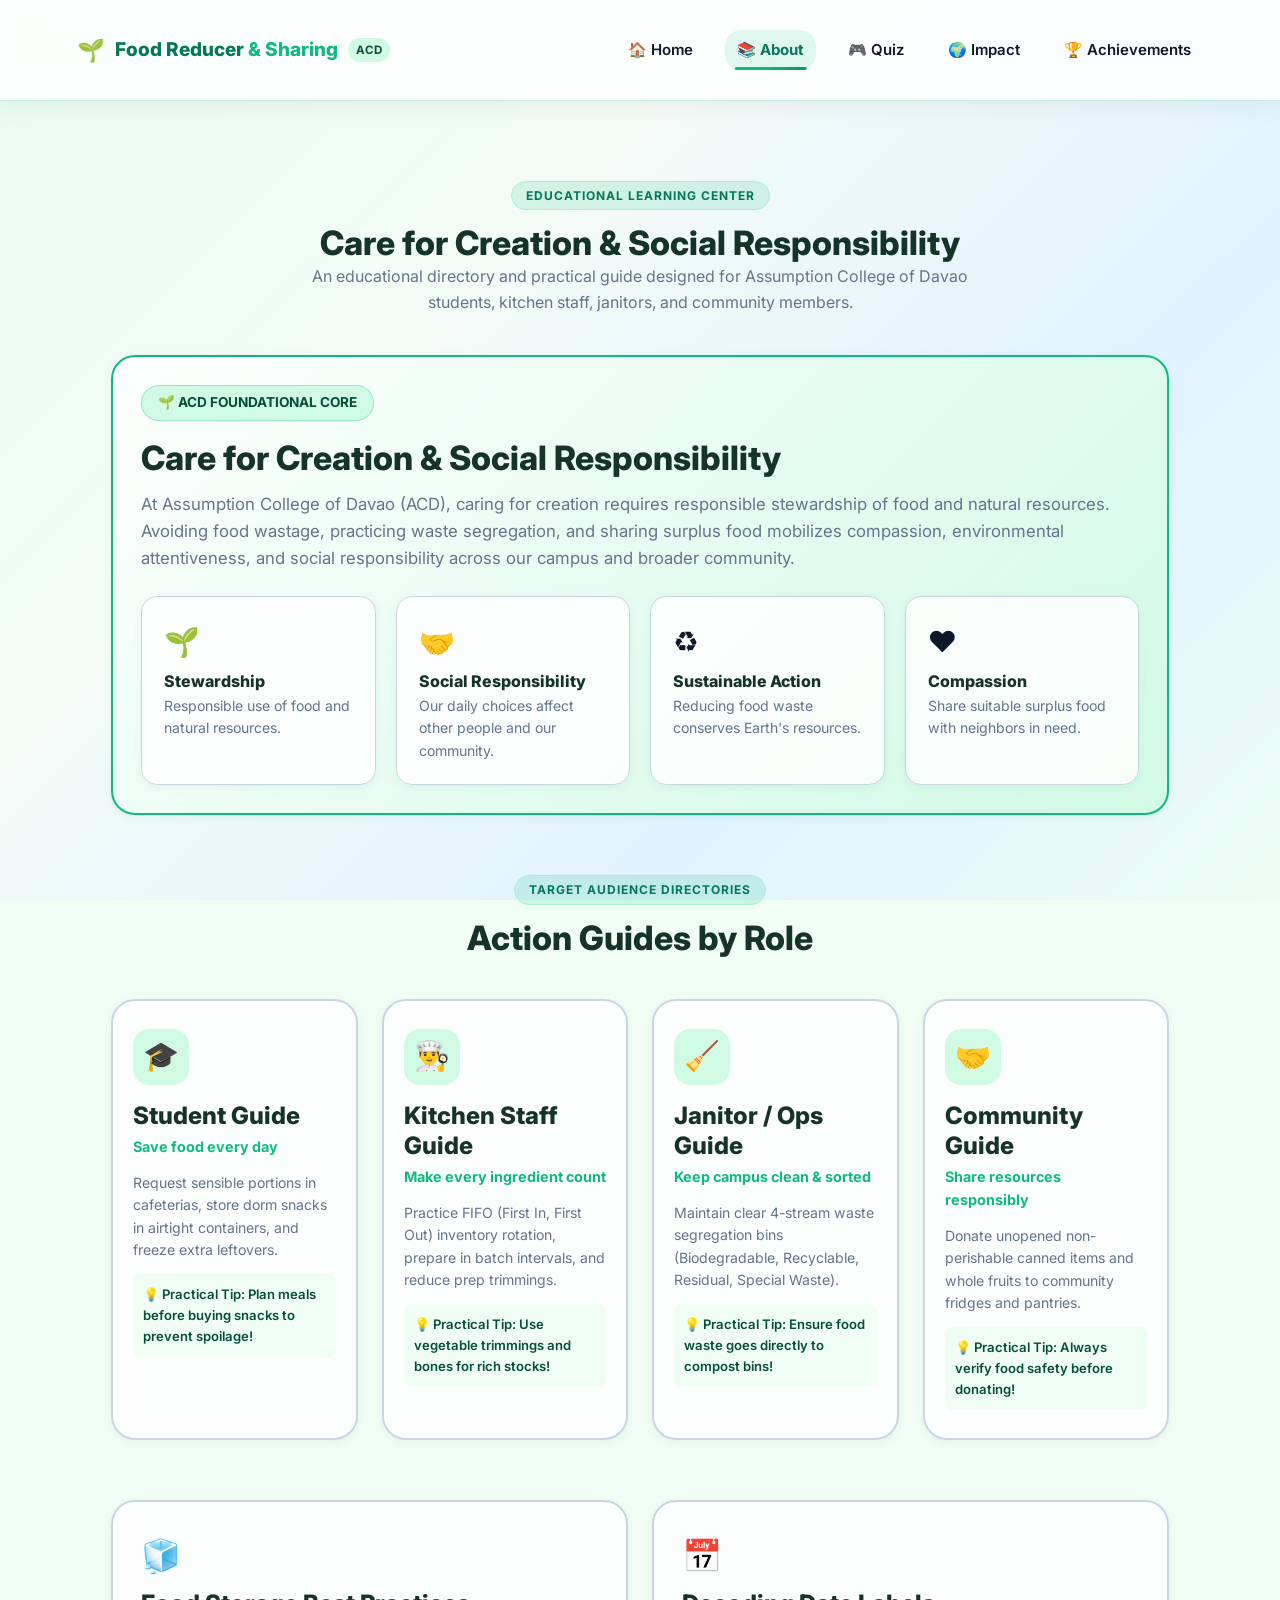
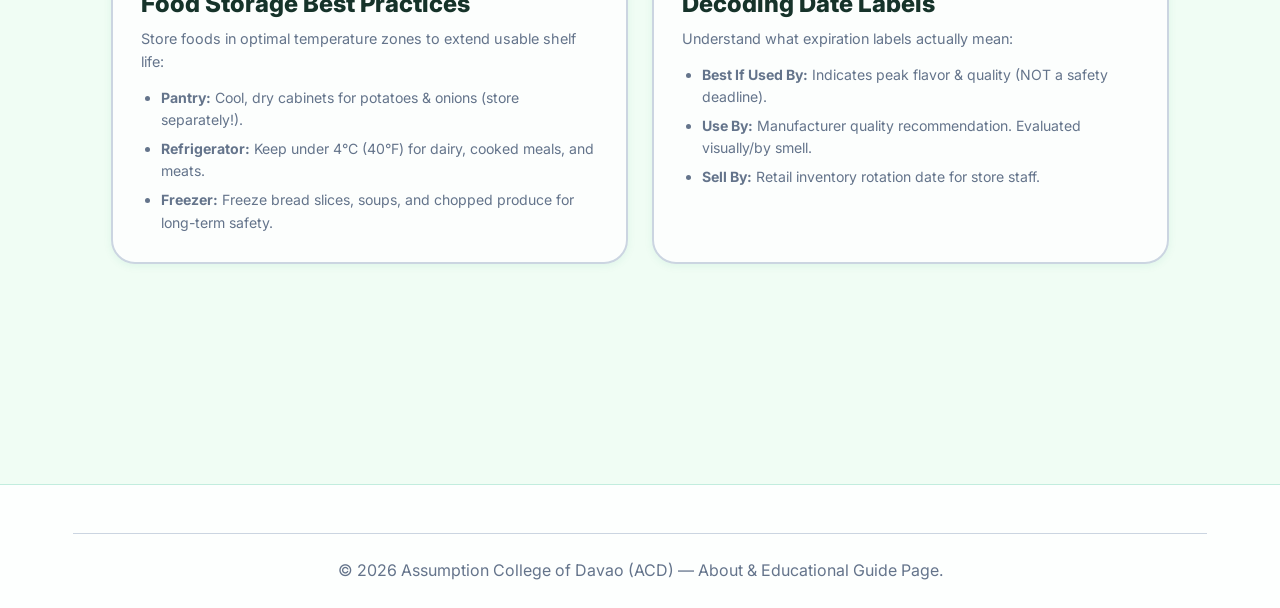
==== commit fa46b893: "Refine ACD Food Waste Reducer & Sharing Guide web project for Week 3 CSS submission" ====
--- a/about.html
+++ b/about.html
@@ -4,259 +4,208 @@
 <head>
   <meta charset="UTF-8">
   <meta name="viewport" content="width=device-width, initial-scale=1.0">
-  <title>Food Waste Reducer — Complete Educational Preservation Guide</title>
-  <meta name="description" content="Comprehensive educational guide on household food waste reduction, storage best practices, date label meanings, and community food sharing.">
-  <script>
-    (function() {
-      document.documentElement.classList.add('preload');
-      var storedTheme = localStorage.getItem('theme');
-      var systemPrefersDark = window.matchMedia('(prefers-color-scheme: dark)').matches;
-      var currentTheme = storedTheme || (systemPrefersDark ? 'dark' : 'light');
-      document.documentElement.setAttribute('data-theme', currentTheme);
-    })();
-  </script>
+  <title>About &amp; Educational Guide — Food Waste Reducer</title>
+  <meta name="description" content="Comprehensive educational guide for Assumption College of Davao on food storage, waste segregation, and community sharing.">
+  <link rel="stylesheet" href="css/style.css">
   <link rel="stylesheet" href="css/styles.css">
 </head>
 
 <body>
 
-  <!-- Site Header -->
+  <!-- Site Header (Flexbox Navigation) -->
   <header class="site-header">
-    <div class="header-inner">
+    <div class="container header-inner">
       <a href="index.html" class="logo-box">
-        <img src="images/logo.svg" alt="Food Waste Reducer Logo" width="26" height="26">
-        <span>Food Reducer</span>
+        <span style="font-size: 1.4rem;">🌱</span>
+        <span>Food Reducer <span class="logo-highlight">&amp; Sharing</span></span>
+        <span class="logo-badge">ACD</span>
       </a>
 
-      <button class="hamburger-btn" id="hamburger-btn" aria-label="Toggle navigation menu" aria-expanded="false">Menu</button>
+      <button class="hamburger-btn" id="hamburger-btn" aria-label="Toggle navigation menu">
+        ☰ Menu
+      </button>
 
       <nav aria-label="Main Navigation">
         <ul class="nav-links" id="nav-links">
-          <li><a href="index.html">Home</a></li>
-          <li><a href="about.html" class="active">About &amp; Guide</a></li>
-          <li><a href="quiz.html">Impact Calculator</a></li>
-          <li>
-            <button type="button" class="theme-toggle-btn" aria-label="Toggle Dark and Light Mode">
-              <span class="theme-toggle-icon sun-icon">Light</span>
-              <span class="theme-toggle-icon moon-icon">Dark</span>
-            </button>
-          </li>
-          <li><a href="quiz.html" class="btn btn-primary header-cta">Start Calculator</a></li>
+          <li><a href="index.html">🏠 Home</a></li>
+          <li><a href="about.html" class="active">📚 About</a></li>
+          <li><a href="quiz.html">🎮 Quiz</a></li>
+          <li><a href="impact.html">🌍 Impact</a></li>
+          <li><a href="achievements.html">🏆 Achievements</a></li>
         </ul>
       </nav>
     </div>
   </header>
 
-  <!-- Main Content Layout -->
-  <main class="content-layout">
-
-    <!-- Desktop Sticky Sidebar Table of Contents -->
-    <aside class="toc-sidebar glass-panel" aria-label="Table of Contents">
-      <h3>Table of Contents</h3>
-      <ul class="toc-list">
-        <li><a href="#intro">1. The Global Challenge</a></li>
-        <li><a href="#storage">2. Proper Storage Guide</a></li>
-        <li><a href="#dates">3. Understanding Dates</a></li>
-        <li><a href="#sharing">4. Sharing Networks</a></li>
-      </ul>
-      <div class="toc-action">
-        <button type="button" class="btn btn-secondary" id="download-pdf-btn">Download PDF Guide</button>
-      </div>
-    </aside>
-
-    <!-- Main Article Document -->
-    <article class="article-body glass-article">
-
-      <!-- Mobile Table of Contents Accordion -->
-      <section class="mobile-toc-accordion" style="display: none;">
-        <button type="button" class="btn btn-secondary" id="toc-accordion-btn" style="width: 100%; justify-content: space-between;">
-          <span>Navigation Table of Contents</span>
-          <span class="arrow">▼ Show Menu</span>
-        </button>
-        <div id="toc-accordion-content" style="display: none; margin-top: 12px; padding: 14px; background: var(--input-bg); border-radius: 12px;">
-          <ul class="toc-list">
-            <li><a href="#intro">1. The Global Challenge</a></li>
-            <li><a href="#storage">2. Proper Storage Guide</a></li>
-            <li><a href="#dates">3. Understanding Dates</a></li>
-            <li><a href="#sharing">4. Sharing Networks</a></li>
+  <main style="padding: 40px 0 60px;">
+    <!-- Page Header -->
+    <section class="container" style="margin-bottom: 40px;">
+      <div class="section-header">
+        <span class="section-tag">Educational Learning Center</span>
+        <h2>Care for Creation &amp; Social Responsibility</h2>
+        <p style="max-width: 680px; margin-inline: auto;">
+          An educational directory and practical guide designed for Assumption College of Davao students, kitchen staff, janitors, and community members.
+        </p>
+      </div>
+    </section>
+
+    <!-- ACD Principle Core Section -->
+    <section class="container" style="margin-bottom: 60px;">
+      <div class="card" style="background: linear-gradient(135deg, var(--card-bg), var(--light-green)); border-color: var(--primary);">
+        <div class="acd-badge">🌱 ACD FOUNDATIONAL CORE</div>
+        <h2>Care for Creation &amp; Social Responsibility</h2>
+        <p style="margin-top: 12px; font-size: 1.05rem;">
+          At Assumption College of Davao (ACD), caring for creation requires responsible stewardship of food and natural resources. Avoiding food wastage, practicing waste segregation, and sharing surplus food mobilizes compassion, environmental attentiveness, and social responsibility across our campus and broader community.
+        </p>
+
+        <div class="acd-grid" style="margin-top: 24px;">
+          <div class="acd-card">
+            <div style="font-size: 1.8rem; margin-bottom: 6px;">🌱</div>
+            <h4>Stewardship</h4>
+            <p style="font-size: 0.88rem; margin-top: 4px;">Responsible use of food and natural resources.</p>
+          </div>
+          <div class="acd-card">
+            <div style="font-size: 1.8rem; margin-bottom: 6px;">🤝</div>
+            <h4>Social Responsibility</h4>
+            <p style="font-size: 0.88rem; margin-top: 4px;">Our daily choices affect other people and our community.</p>
+          </div>
+          <div class="acd-card">
+            <div style="font-size: 1.8rem; margin-bottom: 6px;">♻️</div>
+            <h4>Sustainable Action</h4>
+            <p style="font-size: 0.88rem; margin-top: 4px;">Reducing food waste conserves Earth's resources.</p>
+          </div>
+          <div class="acd-card">
+            <div style="font-size: 1.8rem; margin-bottom: 6px;">❤️</div>
+            <h4>Compassion</h4>
+            <p style="font-size: 0.88rem; margin-top: 4px;">Share suitable surplus food with neighbors in need.</p>
+          </div>
+        </div>
+      </div>
+    </section>
+
+    <!-- Audience Specific Guides (Grid Layout) -->
+    <section class="container" style="margin-bottom: 60px;">
+      <div class="section-header">
+        <span class="section-tag">Target Audience Directories</span>
+        <h2>Action Guides by Role</h2>
+      </div>
+
+      <div class="role-cards-grid">
+        <!-- Student Guide -->
+        <article class="role-card" id="students">
+          <div>
+            <div class="role-icon-box">🎓</div>
+            <h3>Student Guide</h3>
+            <p class="role-subtitle">Save food every day</p>
+            <p style="font-size: 0.88rem; margin-bottom: 12px;">Request sensible portions in cafeterias, store dorm snacks in airtight containers, and freeze extra leftovers.</p>
+            <div style="padding: 10px; background: var(--background); border-radius: var(--radius-sm); font-size: 0.82rem; color: var(--dark-green); font-weight: 600;">
+              💡 Practical Tip: Plan meals before buying snacks to prevent spoilage!
+            </div>
+          </div>
+        </article>
+
+        <!-- Kitchen Staff Guide -->
+        <article class="role-card" id="kitchen">
+          <div>
+            <div class="role-icon-box">👨‍🍳</div>
+            <h3>Kitchen Staff Guide</h3>
+            <p class="role-subtitle">Make every ingredient count</p>
+            <p style="font-size: 0.88rem; margin-bottom: 12px;">Practice FIFO (First In, First Out) inventory rotation, prepare in batch intervals, and reduce prep trimmings.</p>
+            <div style="padding: 10px; background: var(--background); border-radius: var(--radius-sm); font-size: 0.82rem; color: var(--dark-green); font-weight: 600;">
+              💡 Practical Tip: Use vegetable trimmings and bones for rich stocks!
+            </div>
+          </div>
+        </article>
+
+        <!-- Janitor Guide -->
+        <article class="role-card" id="janitors">
+          <div>
+            <div class="role-icon-box">🧹</div>
+            <h3>Janitor / Ops Guide</h3>
+            <p class="role-subtitle">Keep campus clean &amp; sorted</p>
+            <p style="font-size: 0.88rem; margin-bottom: 12px;">Maintain clear 4-stream waste segregation bins (Biodegradable, Recyclable, Residual, Special Waste).</p>
+            <div style="padding: 10px; background: var(--background); border-radius: var(--radius-sm); font-size: 0.82rem; color: var(--dark-green); font-weight: 600;">
+              💡 Practical Tip: Ensure food waste goes directly to compost bins!
+            </div>
+          </div>
+        </article>
+
+        <!-- Community Guide -->
+        <article class="role-card" id="community">
+          <div>
+            <div class="role-icon-box">🤝</div>
+            <h3>Community Guide</h3>
+            <p class="role-subtitle">Share resources responsibly</p>
+            <p style="font-size: 0.88rem; margin-bottom: 12px;">Donate unopened non-perishable canned items and whole fruits to community fridges and pantries.</p>
+            <div style="padding: 10px; background: var(--background); border-radius: var(--radius-sm); font-size: 0.82rem; color: var(--dark-green); font-weight: 600;">
+              💡 Practical Tip: Always verify food safety before donating!
+            </div>
+          </div>
+        </article>
+      </div>
+    </section>
+
+    <!-- Food Storage & Date Labels -->
+    <section class="container" style="margin-bottom: 60px;">
+      <div class="actions-grid">
+        <div class="card" id="storage">
+          <div style="font-size: 2rem; margin-bottom: 8px;">🧊</div>
+          <h3>Food Storage Best Practices</h3>
+          <p style="font-size: 0.9rem; margin: 8px 0 14px;">Store foods in optimal temperature zones to extend usable shelf life:</p>
+          <ul style="margin-left: 20px; font-size: 0.88rem; color: var(--muted); display: flex; flex-direction: column; gap: 6px;">
+            <li><strong>Pantry:</strong> Cool, dry cabinets for potatoes &amp; onions (store separately!).</li>
+            <li><strong>Refrigerator:</strong> Keep under 4°C (40°F) for dairy, cooked meals, and meats.</li>
+            <li><strong>Freezer:</strong> Freeze bread slices, soups, and chopped produce for long-term safety.</li>
           </ul>
         </div>
-      </section>
-
-      <span class="section-tag">Educational Resource Guide</span>
-      <h1>Complete Food Waste Prevention &amp; Preservation Guide</h1>
-
-      <div class="article-meta">
-        <span>Published by: <strong>Sustainability Research Group</strong></span>
-        <span>• Last Updated: <strong>August 2026</strong></span>
-        <span>• Estimated Read Time: <strong>5 Mins</strong></span>
-      </div>
-
-      <figure class="article-figure">
-        <img src="images/global-impact.png" alt="Global Food Waste Impact Overview" width="750" height="340" class="article-img glass-frame">
-        <figcaption>Figure 1: Global annual household food waste statistics and economic impact.</figcaption>
-      </figure>
-
-      <!-- Section 1: Introduction -->
-      <section id="intro">
-        <h2>1. The Global Food Waste Challenge</h2>
-        <p>Approximately 1.3 billion tons—nearly one-third of all food produced globally for human consumption—gets lost or wasted each year. In household kitchens, simple adjustments to purchasing habits and storage routines can divert hundreds of kilograms of organic waste from landfills annually while saving significant grocery dollars.</p>
-
-        <aside class="callout-box glass-callout">
-          <p><strong>Key Impact Statistic:</strong> An average four-person household throws away over $1,500 worth of edible groceries each year. Small daily changes in storage habits can preserve over 80% of this food.</p>
-        </aside>
-      </section>
-
-      <!-- Section 2: Storage Guide & Tabs -->
-      <section id="storage" style="margin-top: 36px;">
-        <h2>2. Proper Food Storage &amp; Preservation Guide</h2>
-        <p>Storing produce under optimal temperature and humidity conditions significantly extends freshness and prevents premature spoilage.</p>
-
-        <!-- Storage Filter Tabs -->
-        <div class="tab-navigation" aria-label="Storage Guide Tabs">
-          <button type="button" class="tab-btn active" data-tab="all">All Storage Tips</button>
-          <button type="button" class="tab-btn" data-tab="pantry">Pantry Essentials</button>
-          <button type="button" class="tab-btn" data-tab="fridge">Refrigerator Zones</button>
-          <button type="button" class="tab-btn" data-tab="freezer">Freezer Preservation</button>
+
+        <div class="card" id="dates">
+          <div style="font-size: 2rem; margin-bottom: 8px;">📅</div>
+          <h3>Decoding Date Labels</h3>
+          <p style="font-size: 0.9rem; margin: 8px 0 14px;">Understand what expiration labels actually mean:</p>
+          <ul style="margin-left: 20px; font-size: 0.88rem; color: var(--muted); display: flex; flex-direction: column; gap: 6px;">
+            <li><strong>Best If Used By:</strong> Indicates peak flavor &amp; quality (NOT a safety deadline).</li>
+            <li><strong>Use By:</strong> Manufacturer quality recommendation. Evaluated visually/by smell.</li>
+            <li><strong>Sell By:</strong> Retail inventory rotation date for store staff.</li>
+          </ul>
         </div>
-
-        <div class="tab-content-panel active" id="tab-pantry">
-          <div class="two-col-grid">
-            <article class="storage-card glass-card">
-              <figure>
-                <img src="images/pantry-storage.png" alt="Pantry Storage Guide" width="300" height="180" class="guide-img glass-frame">
-              </figure>
-              <h4>Pantry Best Practices</h4>
-              <p>Keep potatoes, onions, garlic, and squash in cool, dry, dark cabinets. Always store potatoes and onions in separate containers—onions emit ethylene gas which causes potatoes to sprout rapidly.</p>
-            </article>
-
-            <article class="storage-card glass-card">
-              <figure>
-                <img src="images/fridge-zones.png" alt="Refrigerator Temperature Zones" width="300" height="180" class="guide-img glass-frame">
-              </figure>
-              <h4>Refrigerator Temperature Zones</h4>
-              <p>Maintain your refrigerator temperature at or below 4°C (40°F). Store raw meats on lower shelves to prevent drips, dairy products on upper shelves for steady temperature, and leafy greens in crisping drawers.</p>
-            </article>
-          </div>
-        </div>
-
-        <div class="tab-content-panel" id="tab-freezer">
-          <article class="storage-card glass-card" style="margin-top: 14px;">
-            <h4>Freezer Preservation Techniques</h4>
-            <p>Freeze surplus bread, chopped vegetables, berries, and leftover soups in airtight container portions. Label containers with dates. Freezing acts as a natural pause button, keeping food safe indefinitely.</p>
-          </article>
-        </div>
-      </section>
-
-      <!-- Section 3: Date Labels Accordion -->
-      <section id="dates" style="margin-top: 36px;">
-        <h2>3. Decoding Food Expiration Date Labels</h2>
-        <p>Confusion over date label terminology leads to unnecessary disposal of perfectly safe food products. Click each label type below to learn what it actually means:</p>
-
-        <div class="accordion-group">
-          
-          <div class="accordion-item active">
-            <button type="button" class="accordion-header" aria-expanded="true">
-              <span>Best If Used By / Best Before</span>
-              <span class="accordion-icon">▼</span>
-            </button>
-            <div class="accordion-body">
-              <p>This date indicates when a product will be at peak flavor and quality. <strong>It is NOT a safety deadline.</strong> Products are safe to consume after this date if properly stored and showing no signs of spoilage (bad odor, mold, or unusual texture).</p>
-            </div>
-          </div>
-
-          <div class="accordion-item">
-            <button type="button" class="accordion-header" aria-expanded="false">
-              <span>Use By</span>
-              <span class="accordion-icon">▼</span>
-            </button>
-            <div class="accordion-body">
-              <p>The last date recommended by manufacturers for peak quality. The only exception is infant formula, where "Use By" represents a safety deadline. For standard groceries, evaluate food visually and by smell before deciding to discard.</p>
-            </div>
-          </div>
-
-          <div class="accordion-item">
-            <button type="button" class="accordion-header" aria-expanded="false">
-              <span>Sell By</span>
-              <span class="accordion-icon">▼</span>
-            </button>
-            <div class="accordion-body">
-              <p>A retail inventory management date meant for store staff to track shelf rotation. It is not intended for consumers. Food remains fresh and safe to eat for days or even weeks past the "Sell By" date if kept refrigerated.</p>
-            </div>
-          </div>
-
-        </div>
-      </section>
-
-      <!-- Section 4: Community Sharing Networks -->
-      <section id="sharing" style="margin-top: 36px;">
-        <h2>4. Community Food Sharing Networks</h2>
-        <p>If you have unopened canned goods, non-perishable staples, or excess garden produce, local food sharing networks ensure surplus items nourish those in need.</p>
-        
-        <div class="sharing-grid">
-          <div class="sharing-card">
-            <h4>Local Food Pantries</h4>
-            <p>Accept unopened canned goods, pasta, rice, and sealed dry goods before expiration dates.</p>
-          </div>
-          <div class="sharing-card">
-            <h4>Community Fridges</h4>
-            <p>Public neighborhood refrigerators where residents drop off fresh fruit, vegetables, and sealed meals.</p>
-          </div>
-          <div class="sharing-card">
-            <h4>Food Sharing Apps</h4>
-            <p>Connect neighbor-to-neighbor to post excess bakery items or homegrown produce for free pickup.</p>
-          </div>
-        </div>
-
-        <figure class="article-figure" style="margin-top: 24px;">
-          <img src="images/community-sharing.png" alt="Community Food Sharing Networks" width="750" height="320" class="article-img glass-frame">
-          <figcaption>Figure 2: Neighbor-to-neighbor food sharing and community pantry initiative.</figcaption>
-        </figure>
-
-        <div style="margin-top: 28px; text-align: center;">
-          <a href="quiz.html" class="btn btn-primary" style="padding: 14px 32px; font-size: 16px;">Calculate Your Household Waste Impact →</a>
-        </div>
-      </section>
-
-    </article>
+      </div>
+    </section>
   </main>
 
-  <!-- Footer -->
+  <!-- Visual Mobile Navigation -->
+  <nav class="mobile-bottom-nav">
+    <a href="index.html" class="mobile-nav-item">
+      <span style="font-size: 1.2rem;">🏠</span>
+      <span>Home</span>
+    </a>
+    <a href="quiz.html" class="mobile-nav-item">
+      <span style="font-size: 1.2rem;">🎮</span>
+      <span>Play</span>
+    </a>
+    <a href="achievements.html" class="mobile-nav-item">
+      <span style="font-size: 1.2rem;">🎯</span>
+      <span>Challenge</span>
+    </a>
+    <a href="impact.html" class="mobile-nav-item">
+      <span style="font-size: 1.2rem;">🌍</span>
+      <span>Impact</span>
+    </a>
+    <a href="achievements.html" class="mobile-nav-item">
+      <span style="font-size: 1.2rem;">🏆</span>
+      <span>Badges</span>
+    </a>
+  </nav>
+
+  <!-- Site Footer -->
   <footer class="site-footer">
-    <div class="footer-grid">
-      <section class="footer-brand">
-        <a href="index.html" class="logo-box">
-          <img src="images/logo.svg" alt="Food Waste Reducer Logo" width="22" height="22">
-          <span>Food Reducer</span>
-        </a>
-        <p>Empowering households with practical guides, real-time calculators, and community sharing links to eliminate food waste.</p>
-      </section>
-
-      <section class="footer-links">
-        <h4>Quick Navigation</h4>
-        <ul>
-          <li><a href="index.html">Home Overview</a></li>
-          <li><a href="about.html">Educational Preservation Guide</a></li>
-          <li><a href="quiz.html">Interactive Impact Calculator</a></li>
-        </ul>
-      </section>
-
-      <section class="footer-newsletter">
-        <h4>Sustainability Newsletter</h4>
-        <form>
-          <label for="newsletter-email-about">Receive weekly storage tips and seasonal guides:</label>
-          <input type="email" id="newsletter-email-about" placeholder="Enter your email address..." class="select-control" required>
-          <button type="submit" class="btn btn-primary" style="margin-top: 6px;">Subscribe</button>
-        </form>
-      </section>
-    </div>
-
-    <div class="footer-bottom">
-      <p>&copy; 2026 Food Waste Reducer &amp; Sharing Guide. Educational Guide Page.</p>
+    <div class="container">
+      <div class="footer-bottom">
+        <p>&copy; 2026 Assumption College of Davao (ACD) — About &amp; Educational Guide Page.</p>
+      </div>
     </div>
   </footer>
 
-  <script src="js/script.js"></script>
 </body>
 
 </html>
--- a/css/style.css
+++ b/css/style.css
@@ -0,0 +1,883 @@
+/* ==========================================================================
+   Food Waste Reducer & Sharing Guide — ACD Web Development (Week 3 Makeover)
+   Custom CSS Design System, Flexbox, CSS Grid & Media Queries
+   ========================================================================== */
+
+/* ==========================================================================
+   1. VARIABLES
+   ========================================================================== */
+:root {
+  --primary: #10B981;
+  --primary-dark: #059669;
+  --light-green: #D1FAE5;
+  --lime: #84CC16;
+  --yellow: #FACC15;
+  --blue: #38BDF8;
+  --coral: #FB7185;
+  --dark-green: #064E3B;
+  --background: #F0FDF4;
+  --white: #FFFFFF;
+  --text: #16332A;
+  --muted: #64748B;
+
+  --card-bg: #FFFFFF;
+  --card-bg-glass: rgba(255, 255, 255, 0.88);
+  --border-color: rgba(16, 185, 129, 0.22);
+  --border-hover: rgba(16, 185, 129, 0.55);
+
+  --shadow-sm: 0 2px 8px rgba(5, 150, 105, 0.08);
+  --shadow-md: 0 8px 24px rgba(5, 150, 105, 0.12);
+  --shadow-lg: 0 16px 36px rgba(5, 150, 105, 0.16);
+
+  --radius-sm: 8px;
+  --radius-md: 16px;
+  --radius-lg: 24px;
+  --radius-full: 9999px;
+
+  --transition-fast: 0.2s cubic-bezier(0.4, 0, 0.2, 1);
+  --transition-normal: 0.3s cubic-bezier(0.4, 0, 0.2, 1);
+}
+
+/* Dark Theme Variables */
+[data-theme="dark"] {
+  --background: #062319;
+  --card-bg: #0D3326;
+  --card-bg-glass: rgba(13, 51, 38, 0.9);
+  --text: #F1F5F9;
+  --muted: #94A3B8;
+  --border-color: rgba(16, 185, 129, 0.28);
+  --shadow-sm: 0 2px 8px rgba(0, 0, 0, 0.3);
+  --shadow-md: 0 8px 24px rgba(0, 0, 0, 0.4);
+  --shadow-lg: 0 16px 36px rgba(0, 0, 0, 0.5);
+}
+
+/* ==========================================================================
+   2. RESET
+   ========================================================================== */
+*, *::before, *::after {
+  box-sizing: border-box;
+  margin: 0;
+  padding: 0;
+}
+
+html {
+  font-family: system-ui, -apple-system, BlinkMacSystemFont, 'Segoe UI', Roboto, Oxygen, Ubuntu, Cantarell, sans-serif;
+  font-size: 16px;
+  line-height: 1.6;
+  scroll-behavior: smooth;
+  color: var(--text);
+  background-color: var(--background);
+}
+
+body {
+  min-height: 100vh;
+  display: flex;
+  flex-direction: column;
+  background-color: var(--background);
+  color: var(--text);
+  padding-bottom: 70px;
+}
+
+@media (min-width: 769px) {
+  body {
+    padding-bottom: 0;
+  }
+}
+
+img, svg {
+  max-width: 100%;
+  height: auto;
+  display: block;
+}
+
+/* Flexible layout container */
+.container {
+  width: min(92%, 1200px);
+  margin-inline: auto;
+}
+
+/* ==========================================================================
+   3. TYPOGRAPHY
+   ========================================================================== */
+h1, h2, h3, h4, h5, h6 {
+  color: var(--text);
+  line-height: 1.25;
+  font-weight: 800;
+}
+
+h1 { font-size: clamp(2rem, 4vw, 2.8rem); }
+h2 { font-size: clamp(1.5rem, 3vw, 2.1rem); }
+h3 { font-size: clamp(1.2rem, 2.2vw, 1.5rem); }
+
+p {
+  color: var(--muted);
+  font-size: 1rem;
+}
+
+a {
+  color: var(--primary);
+  text-decoration: none;
+  transition: color var(--transition-fast);
+}
+
+a:hover {
+  color: var(--primary-dark);
+}
+
+button:focus-visible, a:focus-visible, input:focus-visible, select:focus-visible {
+  outline: 3px solid var(--primary);
+  outline-offset: 3px;
+}
+
+/* ==========================================================================
+   4. NAVIGATION (FLEXBOX)
+   ========================================================================== */
+.site-header {
+  position: sticky;
+  top: 0;
+  z-index: 100;
+  background: var(--card-bg-glass);
+  backdrop-filter: blur(12px);
+  -webkit-backdrop-filter: blur(12px);
+  border-bottom: 1px solid var(--border-color);
+}
+
+.header-inner {
+  display: flex;
+  align-items: center;
+  justify-content: space-between;
+  padding: 14px 0;
+}
+
+.logo-box {
+  display: flex;
+  align-items: center;
+  gap: 10px;
+  font-weight: 800;
+  font-size: 1.15rem;
+  color: var(--text);
+}
+
+.logo-box .logo-highlight {
+  color: var(--primary);
+}
+
+.logo-badge {
+  background: var(--light-green);
+  color: var(--dark-green);
+  font-size: 0.72rem;
+  padding: 3px 8px;
+  border-radius: var(--radius-full);
+  font-weight: 700;
+}
+
+[data-theme="dark"] .logo-badge {
+  background: rgba(16, 185, 129, 0.2);
+  color: #6EE7B7;
+}
+
+.nav-links {
+  display: flex;
+  align-items: center;
+  gap: 16px;
+  list-style: none;
+}
+
+.nav-links a {
+  display: inline-flex;
+  align-items: center;
+  gap: 6px;
+  padding: 8px 14px;
+  border-radius: var(--radius-md);
+  font-weight: 600;
+  font-size: 0.92rem;
+  color: var(--muted);
+  transition: all var(--transition-fast);
+}
+
+.nav-links a:hover,
+.nav-links a.active {
+  color: var(--primary);
+  background: rgba(16, 185, 129, 0.12);
+}
+
+.theme-toggle-btn {
+  background: transparent;
+  border: 1px solid var(--border-color);
+  color: var(--text);
+  padding: 8px 14px;
+  border-radius: var(--radius-full);
+  cursor: pointer;
+  font-weight: 600;
+  font-size: 0.85rem;
+  transition: all var(--transition-fast);
+}
+
+.theme-toggle-btn:hover {
+  border-color: var(--primary);
+  color: var(--primary);
+}
+
+.hamburger-btn {
+  display: none;
+  background: transparent;
+  border: 1px solid var(--border-color);
+  color: var(--text);
+  padding: 8px 14px;
+  border-radius: var(--radius-sm);
+  font-weight: 600;
+  cursor: pointer;
+}
+
+/* Mobile Bottom Fixed Nav Bar (Visual CSS Navigation) */
+.mobile-bottom-nav {
+  display: none;
+  position: fixed;
+  bottom: 0;
+  left: 0;
+  right: 0;
+  z-index: 99;
+  background: var(--card-bg-glass);
+  backdrop-filter: blur(16px);
+  -webkit-backdrop-filter: blur(16px);
+  border-top: 1px solid var(--border-color);
+  padding: 8px 12px;
+  justify-content: space-around;
+  align-items: center;
+}
+
+.mobile-nav-item {
+  display: flex;
+  flex-direction: column;
+  align-items: center;
+  gap: 2px;
+  font-size: 0.72rem;
+  font-weight: 600;
+  color: var(--muted);
+  padding: 4px 8px;
+  border-radius: var(--radius-sm);
+  transition: color var(--transition-fast);
+}
+
+.mobile-nav-item.active,
+.mobile-nav-item:hover {
+  color: var(--primary);
+}
+
+/* ==========================================================================
+   5. HERO SECTION (GRID & FLEXBOX)
+   ========================================================================== */
+.hero-section {
+  display: grid;
+  grid-template-columns: 1.1fr 0.9fr;
+  gap: 40px;
+  align-items: center;
+  padding: 48px 0 60px;
+}
+
+.hero-content {
+  display: flex;
+  flex-direction: column;
+  align-items: flex-start;
+}
+
+.acd-badge {
+  display: inline-flex;
+  align-items: center;
+  gap: 8px;
+  background: var(--light-green);
+  color: var(--dark-green);
+  padding: 6px 16px;
+  border-radius: var(--radius-full);
+  font-weight: 700;
+  font-size: 0.85rem;
+  border: 1px solid rgba(16, 185, 129, 0.3);
+  margin-bottom: 16px;
+}
+
+[data-theme="dark"] .acd-badge {
+  background: rgba(16, 185, 129, 0.2);
+  color: #6EE7B7;
+}
+
+.hero-content h1 span.highlight {
+  background: linear-gradient(135deg, #10B981, #84CC16);
+  -webkit-background-clip: text;
+  -webkit-text-fill-color: transparent;
+}
+
+.hero-content p {
+  font-size: 1.1rem;
+  margin: 16px 0 28px;
+  max-width: 520px;
+}
+
+.hero-actions {
+  display: flex;
+  flex-wrap: wrap;
+  gap: 16px;
+}
+
+.hero-graphic-box {
+  position: relative;
+  background: var(--card-bg);
+  border: 1px solid var(--border-color);
+  border-radius: var(--radius-lg);
+  padding: 24px;
+  box-shadow: var(--shadow-lg);
+  display: flex;
+  align-items: center;
+  justify-content: center;
+  min-height: 320px;
+}
+
+.hero-illustration {
+  width: 100%;
+  max-width: 440px;
+  height: auto;
+  border-radius: var(--radius-md);
+  object-fit: cover;
+}
+
+/* Floating Eco Pill CSS Animations */
+.floating-eco-pill {
+  position: absolute;
+  background: var(--card-bg);
+  border: 1px solid var(--border-color);
+  padding: 8px 16px;
+  border-radius: var(--radius-full);
+  box-shadow: var(--shadow-md);
+  font-weight: 600;
+  font-size: 0.85rem;
+  display: flex;
+  align-items: center;
+  gap: 8px;
+  animation: floatPill 4s ease-in-out infinite;
+}
+
+.pill-1 { top: 10%; left: -10px; animation-delay: 0s; }
+.pill-2 { bottom: 12%; right: -10px; animation-delay: 2s; }
+
+@keyframes floatPill {
+  0%, 100% { transform: translateY(0px); }
+  50% { transform: translateY(-8px); }
+}
+
+/* ==========================================================================
+   6. BUTTONS
+   ========================================================================== */
+.btn {
+  display: inline-flex;
+  align-items: center;
+  justify-content: center;
+  gap: 8px;
+  padding: 12px 24px;
+  border-radius: var(--radius-md);
+  font-weight: 700;
+  font-size: 0.95rem;
+  cursor: pointer;
+  border: 1px solid transparent;
+  transition: transform 0.25s ease, box-shadow 0.25s ease, background 0.25s ease;
+  text-align: center;
+}
+
+.btn-primary {
+  background: linear-gradient(135deg, #10B981, #059669);
+  color: #FFFFFF;
+  box-shadow: 0 4px 14px rgba(16, 185, 129, 0.35);
+}
+
+.btn-primary:hover {
+  background: linear-gradient(135deg, #059669, #047857);
+  box-shadow: 0 6px 20px rgba(16, 185, 129, 0.45);
+  transform: translateY(-3px);
+  color: #FFFFFF;
+}
+
+.btn-secondary {
+  background: rgba(16, 185, 129, 0.12);
+  color: var(--primary);
+  border-color: rgba(16, 185, 129, 0.3);
+}
+
+.btn-secondary:hover {
+  background: rgba(16, 185, 129, 0.22);
+  transform: translateY(-3px);
+  color: var(--primary-dark);
+}
+
+.btn-outline {
+  background: transparent;
+  border-color: var(--border-color);
+  color: var(--text);
+}
+
+.btn-outline:hover {
+  border-color: var(--primary);
+  color: var(--primary);
+}
+
+/* ==========================================================================
+   7. CARDS (GENERAL GRID & FLEXBOX)
+   ========================================================================== */
+.card {
+  background: var(--card-bg);
+  border: 2px solid var(--border-color);
+  border-radius: var(--radius-lg);
+  padding: 28px;
+  box-shadow: var(--shadow-sm);
+  transition: transform 0.25s ease, box-shadow 0.25s ease, border-color 0.25s ease;
+}
+
+.card:hover {
+  transform: translateY(-6px);
+  box-shadow: var(--shadow-lg);
+  border-color: var(--primary);
+}
+
+.section-header {
+  text-align: center;
+  margin-bottom: 40px;
+}
+
+.section-tag {
+  display: inline-block;
+  color: var(--primary);
+  font-weight: 700;
+  font-size: 0.85rem;
+  text-transform: uppercase;
+  letter-spacing: 0.05em;
+  margin-bottom: 8px;
+}
+
+/* ==========================================================================
+   8. AUDIENCE / ROLE CARDS (GRID)
+   ========================================================================== */
+.role-cards-grid {
+  display: grid;
+  grid-template-columns: repeat(4, 1fr);
+  gap: 24px;
+}
+
+.role-card {
+  background: var(--card-bg);
+  border: 2px solid var(--border-color);
+  border-radius: var(--radius-lg);
+  padding: 28px 20px;
+  display: flex;
+  flex-direction: column;
+  justify-content: space-between;
+  box-shadow: var(--shadow-sm);
+  transition: transform 0.25s ease, box-shadow 0.25s ease, border-color 0.25s ease;
+}
+
+.role-card:hover {
+  transform: translateY(-6px);
+  box-shadow: var(--shadow-lg);
+  border-color: var(--primary);
+}
+
+.role-icon-box {
+  width: 56px;
+  height: 56px;
+  border-radius: var(--radius-md);
+  background: var(--light-green);
+  color: var(--dark-green);
+  display: flex;
+  align-items: center;
+  justify-content: center;
+  font-size: 1.8rem;
+  margin-bottom: 16px;
+}
+
+[data-theme="dark"] .role-icon-box {
+  background: rgba(16, 185, 129, 0.2);
+  color: #6EE7B7;
+}
+
+.role-subtitle {
+  font-size: 0.9rem;
+  color: var(--primary);
+  font-weight: 700;
+  margin: 4px 0 14px;
+}
+
+.role-activities {
+  list-style: none;
+  margin-bottom: 20px;
+  display: flex;
+  flex-direction: column;
+  gap: 8px;
+}
+
+.role-activities li {
+  font-size: 0.88rem;
+  color: var(--muted);
+  display: flex;
+  align-items: center;
+  gap: 8px;
+}
+
+.role-activities li::before {
+  content: "•";
+  color: var(--primary);
+  font-weight: bold;
+}
+
+/* ==========================================================================
+   9. FOOD WASTE JOURNEY (FLEXBOX & GRID)
+   ========================================================================== */
+.journey-container {
+  background: var(--card-bg);
+  border: 1px solid var(--border-color);
+  border-radius: var(--radius-lg);
+  padding: 36px 24px;
+  box-shadow: var(--shadow-md);
+}
+
+.journey-steps-track {
+  display: flex;
+  align-items: center;
+  justify-content: space-between;
+  gap: 12px;
+  margin: 32px 0;
+}
+
+.journey-step-item {
+  flex: 1;
+  background: var(--card-bg);
+  border: 2px solid var(--border-color);
+  border-radius: var(--radius-md);
+  padding: 16px 10px;
+  text-align: center;
+  transition: transform 0.25s ease, border-color 0.25s ease;
+}
+
+.journey-step-item:hover,
+.journey-step-item.active-step {
+  border-color: var(--primary);
+  background: var(--light-green);
+  transform: translateY(-4px);
+}
+
+[data-theme="dark"] .journey-step-item.active-step {
+  background: rgba(16, 185, 129, 0.25);
+}
+
+.journey-step-icon {
+  font-size: 1.8rem;
+  margin-bottom: 4px;
+}
+
+.journey-step-name {
+  font-size: 0.85rem;
+  font-weight: 800;
+}
+
+/* ==========================================================================
+   10. ACD PRINCIPLES (GRID)
+   ========================================================================== */
+.acd-grid {
+  display: grid;
+  grid-template-columns: repeat(4, 1fr);
+  gap: 20px;
+  margin-top: 24px;
+}
+
+.acd-card {
+  background: var(--card-bg);
+  border: 1px solid var(--border-color);
+  border-radius: var(--radius-md);
+  padding: 22px;
+  box-shadow: var(--shadow-sm);
+  transition: transform 0.25s ease, border-color 0.25s ease;
+}
+
+.acd-card:hover {
+  transform: translateY(-4px);
+  border-color: var(--primary);
+}
+
+/* ==========================================================================
+   11. CORE ACTIONS (GRID)
+   ========================================================================== */
+.actions-grid {
+  display: grid;
+  grid-template-columns: repeat(2, 1fr);
+  gap: 24px;
+}
+
+/* ==========================================================================
+   12. LEARN BY DOING PREVIEWS (GRID)
+   ========================================================================== */
+.previews-grid {
+  display: grid;
+  grid-template-columns: repeat(2, 1fr);
+  gap: 24px;
+}
+
+.preview-card {
+  background: var(--card-bg);
+  border: 2px solid var(--border-color);
+  border-radius: var(--radius-lg);
+  padding: 28px;
+  box-shadow: var(--shadow-sm);
+  display: flex;
+  flex-direction: column;
+  justify-content: space-between;
+  transition: transform 0.25s ease, border-color 0.25s ease;
+}
+
+.preview-card:hover {
+  transform: translateY(-4px);
+  border-color: var(--primary);
+}
+
+.week4-badge {
+  display: inline-block;
+  background: var(--light-green);
+  color: var(--dark-green);
+  font-size: 0.75rem;
+  font-weight: 700;
+  padding: 4px 10px;
+  border-radius: var(--radius-full);
+  margin-bottom: 12px;
+}
+
+/* ==========================================================================
+   13. IMPACT DASHBOARD (GRID)
+   ========================================================================== */
+.impact-stats-grid {
+  display: grid;
+  grid-template-columns: repeat(4, 1fr);
+  gap: 20px;
+}
+
+.stat-card {
+  background: var(--card-bg);
+  border: 1px solid var(--border-color);
+  border-radius: var(--radius-md);
+  padding: 24px;
+  text-align: center;
+  box-shadow: var(--shadow-sm);
+}
+
+.stat-val {
+  font-size: 1.8rem;
+  font-weight: 800;
+  color: var(--primary);
+}
+
+.stat-label {
+  font-size: 0.88rem;
+  color: var(--muted);
+  font-weight: 600;
+  margin-top: 4px;
+}
+
+/* ==========================================================================
+   14. ACHIEVEMENTS & BADGES (GRID)
+   ========================================================================== */
+.badges-grid {
+  display: grid;
+  grid-template-columns: repeat(3, 1fr);
+  gap: 20px;
+  margin-top: 24px;
+}
+
+.badge-card {
+  background: var(--card-bg);
+  border: 2px solid var(--border-color);
+  border-radius: var(--radius-md);
+  padding: 24px;
+  text-align: center;
+  transition: transform 0.25s ease, opacity 0.25s ease;
+}
+
+.badge-card.unlocked {
+  border-color: var(--primary);
+  box-shadow: var(--shadow-sm);
+}
+
+.badge-card.locked {
+  opacity: 0.6;
+  filter: grayscale(80%);
+}
+
+.badge-card:hover {
+  transform: translateY(-4px);
+}
+
+/* Progress bar styling */
+.progress-bar-track {
+  background: rgba(16, 185, 129, 0.15);
+  border-radius: var(--radius-full);
+  height: 16px;
+  overflow: hidden;
+  margin: 14px 0;
+}
+
+.progress-bar-fill {
+  background: linear-gradient(90deg, #10B981, #84CC16);
+  height: 100%;
+  border-radius: var(--radius-full);
+}
+
+/* ==========================================================================
+   15. FOOTER (GRID & FLEXBOX)
+   ========================================================================== */
+.site-footer {
+  background: var(--card-bg);
+  border-top: 1px solid var(--border-color);
+  padding: 48px 0 24px;
+  margin-top: auto;
+}
+
+.footer-grid {
+  display: grid;
+  grid-template-columns: 1.5fr 1fr 1fr;
+  gap: 32px;
+  margin-bottom: 32px;
+}
+
+.footer-brand p {
+  margin-top: 12px;
+  font-size: 0.9rem;
+}
+
+.footer-links h4 {
+  margin-bottom: 12px;
+  font-size: 1rem;
+}
+
+.footer-links ul {
+  list-style: none;
+  display: flex;
+  flex-direction: column;
+  gap: 8px;
+}
+
+.footer-links a {
+  color: var(--muted);
+  font-size: 0.9rem;
+}
+
+.footer-links a:hover {
+  color: var(--primary);
+}
+
+.footer-bottom {
+  text-align: center;
+  padding-top: 20px;
+  border-top: 1px solid var(--border-color);
+  font-size: 0.85rem;
+  color: var(--muted);
+}
+
+/* ==========================================================================
+   16. RESPONSIVE DESIGN (MEDIA QUERIES)
+   ========================================================================== */
+
+/* Breakpoint 1: Desktop / Laptop (1024px to 1440px) */
+@media (max-width: 1024px) {
+  .role-cards-grid {
+    grid-template-columns: repeat(2, 1fr);
+  }
+
+  .acd-grid {
+    grid-template-columns: repeat(2, 1fr);
+  }
+
+  .impact-stats-grid {
+    grid-template-columns: repeat(2, 1fr);
+  }
+
+  .badges-grid {
+    grid-template-columns: repeat(2, 1fr);
+  }
+}
+
+/* Breakpoint 2: Tablet (768px to 1023px) */
+@media (max-width: 768px) {
+  .nav-links {
+    display: none;
+  }
+
+  .hamburger-btn {
+    display: block;
+  }
+
+  .mobile-bottom-nav {
+    display: flex;
+  }
+
+  .hero-section {
+    grid-template-columns: 1fr;
+    text-align: center;
+    padding: 24px 0 40px;
+  }
+
+  .hero-content {
+    align-items: center;
+  }
+
+  .hero-actions {
+    justify-content: center;
+  }
+
+  .journey-steps-track {
+    flex-direction: column;
+    align-items: stretch;
+  }
+
+  .actions-grid {
+    grid-template-columns: 1fr;
+  }
+
+  .previews-grid {
+    grid-template-columns: 1fr;
+  }
+
+  .footer-grid {
+    grid-template-columns: 1fr;
+  }
+}
+
+/* Breakpoint 3: Mobile (320px to 640px) */
+@media (max-width: 640px) {
+  .role-cards-grid {
+    grid-template-columns: 1fr;
+  }
+
+  .acd-grid {
+    grid-template-columns: 1fr;
+  }
+
+  .impact-stats-grid {
+    grid-template-columns: 1fr;
+  }
+
+  .badges-grid {
+    grid-template-columns: 1fr;
+  }
+
+  .hero-content h1 {
+    font-size: 1.85rem;
+  }
+
+  .btn {
+    width: 100%;
+  }
+}
+
+/* Accessibility: Prefers Reduced Motion */
+@media (prefers-reduced-motion: reduce) {
+  *,
+  *::before,
+  *::after {
+    animation-duration: 0.01ms !important;
+    animation-iteration-count: 1 !important;
+    transition-duration: 0.01ms !important;
+    scroll-behavior: auto !important;
+  }
+}
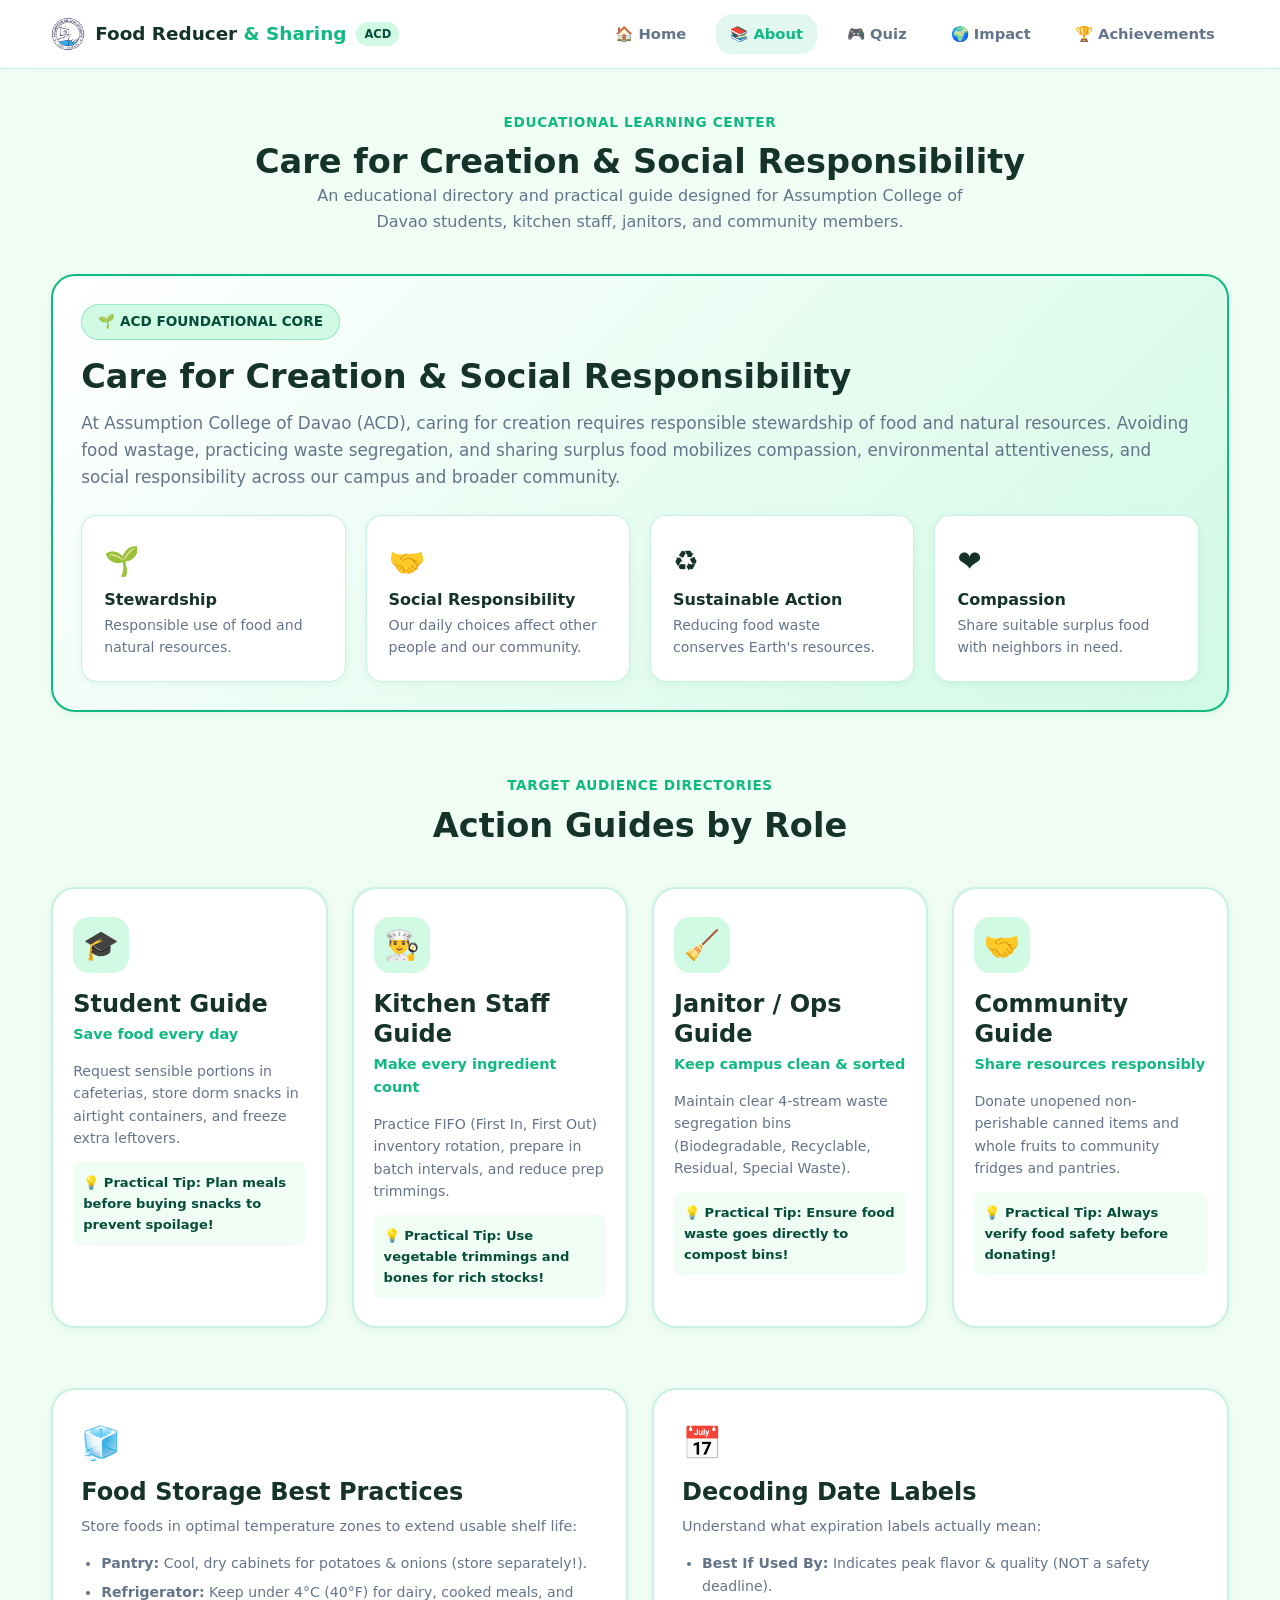
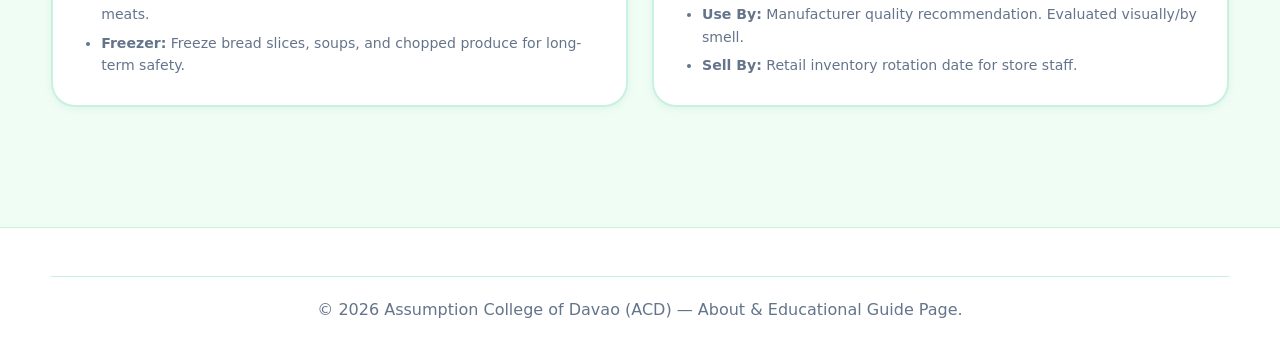
==== commit 7e73d484: "Add ACD logo acd.jfif, fix mobile menu navigation button, and implement file protocol fallback in JS" ====
--- a/about.html
+++ b/about.html
@@ -16,12 +16,12 @@
   <header class="site-header">
     <div class="container header-inner">
       <a href="index.html" class="logo-box">
-        <span style="font-size: 1.4rem;">🌱</span>
+        <img src="images/acd.jfif" alt="ACD Logo" class="logo-img" width="34" height="34">
         <span>Food Reducer <span class="logo-highlight">&amp; Sharing</span></span>
         <span class="logo-badge">ACD</span>
       </a>
 
-      <button class="hamburger-btn" id="hamburger-btn" aria-label="Toggle navigation menu">
+      <button class="hamburger-btn" id="hamburger-btn" aria-label="Toggle navigation menu" aria-expanded="false">
         ☰ Menu
       </button>
 
@@ -206,6 +206,7 @@
     </div>
   </footer>
 
+  <script src="js/script.js"></script>
 </body>
 
 </html>
--- a/css/style.css
+++ b/css/style.css
@@ -156,6 +156,14 @@
   font-weight: 800;
   font-size: 1.15rem;
   color: var(--text);
+}
+
+.logo-img {
+  width: 34px;
+  height: 34px;
+  object-fit: contain;
+  border-radius: 6px;
+  display: inline-block;
 }
 
 .logo-box .logo-highlight {
--- a/css/styles.css
+++ b/css/styles.css
@@ -1,110 +1,152 @@
-@import url('https://fonts.googleapis.com/css2?family=Inter:wght@400;500;600;700;800&display=swap');
-
+/* ==========================================================================
+   Food Waste Reducer & Sharing Guide — ACD Web Development (Week 3 Makeover)
+   Custom CSS Design System, Flexbox, CSS Grid & Media Queries
+   ========================================================================== */
+
+/* ==========================================================================
+   1. VARIABLES
+   ========================================================================== */
 :root {
-  --primary: #10b981;
-  --primary-dark: #047857;
-  --primary-light: #6ee7b7;
-  --accent-gradient: linear-gradient(135deg, #10b981 0%, #10b981 40%, #059669 100%);
-  --btn-gradient-hover: linear-gradient(135deg, #059669 0%, #047857 100%);
-  --glass-gradient-hover: linear-gradient(135deg, rgba(16, 185, 129, 0.9) 0%, rgba(5, 150, 105, 0.95) 100%);
-  
-  --bg-gradient: linear-gradient(135deg, #e8fcf0 0%, #f4fbf7 35%, #e0f2fe 70%, #ecfdf5 100%);
-  --header-bg: rgba(255, 255, 255, 0.85);
-  --card-bg: rgba(255, 255, 255, 0.82);
-  --card-border: 1px solid rgba(255, 255, 255, 0.9);
-  --card-shadow: 0 12px 35px -5px rgba(16, 185, 129, 0.08), 0 4px 16px -2px rgba(0, 0, 0, 0.04);
-  --card-hover-shadow: 0 22px 45px -10px rgba(16, 185, 129, 0.28), 0 8px 24px -4px rgba(0, 0, 0, 0.08);
-  --text-main: #0f172a;
-  --text-muted: #475569;
-  --border-color: #cbd5e1;
-  --border-glow: #a7f3d0;
-  --input-bg: #ffffff;
-  --toast-bg: rgba(15, 23, 42, 0.92);
-  --toast-text: #ffffff;
-  --gauge-track: #e2e8f0;
-}
-
+  --primary: #10B981;
+  --primary-dark: #059669;
+  --light-green: #D1FAE5;
+  --lime: #84CC16;
+  --yellow: #FACC15;
+  --blue: #38BDF8;
+  --coral: #FB7185;
+  --dark-green: #064E3B;
+  --background: #F0FDF4;
+  --white: #FFFFFF;
+  --text: #16332A;
+  --muted: #64748B;
+
+  --card-bg: #FFFFFF;
+  --card-bg-glass: rgba(255, 255, 255, 0.88);
+  --border-color: rgba(16, 185, 129, 0.22);
+  --border-hover: rgba(16, 185, 129, 0.55);
+
+  --shadow-sm: 0 2px 8px rgba(5, 150, 105, 0.08);
+  --shadow-md: 0 8px 24px rgba(5, 150, 105, 0.12);
+  --shadow-lg: 0 16px 36px rgba(5, 150, 105, 0.16);
+
+  --radius-sm: 8px;
+  --radius-md: 16px;
+  --radius-lg: 24px;
+  --radius-full: 9999px;
+
+  --transition-fast: 0.2s cubic-bezier(0.4, 0, 0.2, 1);
+  --transition-normal: 0.3s cubic-bezier(0.4, 0, 0.2, 1);
+}
+
+/* Dark Theme Variables */
 [data-theme="dark"] {
-  --primary: #10b981;
-  --primary-dark: #34d399;
-  --primary-light: #059669;
-  --accent-gradient: linear-gradient(135deg, #059669 0%, #10b981 50%, #34d399 100%);
-  --btn-gradient-hover: linear-gradient(135deg, #10b981 0%, #34d399 100%);
-  --glass-gradient-hover: linear-gradient(135deg, rgba(16, 185, 129, 0.85) 0%, rgba(52, 211, 153, 0.9) 100%);
-
-  --bg-gradient: linear-gradient(135deg, #060d13 0%, #0c1d2b 35%, #04241c 70%, #081621 100%);
-  --header-bg: rgba(15, 23, 42, 0.88);
-  --card-bg: rgba(15, 23, 42, 0.76);
-  --card-border: 1px solid rgba(255, 255, 255, 0.12);
-  --card-shadow: 0 14px 40px -5px rgba(0, 0, 0, 0.5), 0 4px 16px -2px rgba(16, 185, 129, 0.12);
-  --card-hover-shadow: 0 24px 50px -10px rgba(16, 185, 129, 0.35), 0 8px 24px -4px rgba(0, 0, 0, 0.4);
-  --text-main: #f8fafc;
-  --text-muted: #94a3b8;
-  --border-color: #334155;
-  --border-glow: #059669;
-  --input-bg: #1e293b;
-  --toast-bg: rgba(255, 255, 255, 0.95);
-  --toast-text: #0f172a;
-  --gauge-track: #334155;
-}
-
-html.preload,
-html.preload *,
-html.preload *::before,
-html.preload *::after {
-  -webkit-transition: none !important;
-  -moz-transition: none !important;
-  -o-transition: none !important;
-  transition: none !important;
-}
-
-* {
+  --background: #062319;
+  --card-bg: #0D3326;
+  --card-bg-glass: rgba(13, 51, 38, 0.9);
+  --text: #F1F5F9;
+  --muted: #94A3B8;
+  --border-color: rgba(16, 185, 129, 0.28);
+  --shadow-sm: 0 2px 8px rgba(0, 0, 0, 0.3);
+  --shadow-md: 0 8px 24px rgba(0, 0, 0, 0.4);
+  --shadow-lg: 0 16px 36px rgba(0, 0, 0, 0.5);
+}
+
+/* ==========================================================================
+   2. RESET
+   ========================================================================== */
+*, *::before, *::after {
   box-sizing: border-box;
   margin: 0;
   padding: 0;
 }
 
 html {
+  font-family: system-ui, -apple-system, BlinkMacSystemFont, 'Segoe UI', Roboto, Oxygen, Ubuntu, Cantarell, sans-serif;
+  font-size: 16px;
+  line-height: 1.6;
   scroll-behavior: smooth;
+  color: var(--text);
+  background-color: var(--background);
 }
 
 body {
-  font-family: 'Inter', system-ui, -apple-system, BlinkMacSystemFont, "Segoe UI", Roboto, sans-serif;
-  background: var(--bg-gradient);
-  background-attachment: fixed;
-  color: var(--text-main);
-  line-height: 1.6;
   min-height: 100vh;
-  transition: background 0.65s ease, color 0.65s ease;
-}
-
-/* Accessibility Focus States */
-:focus-visible {
+  display: flex;
+  flex-direction: column;
+  background-color: var(--background);
+  color: var(--text);
+  padding-bottom: 70px;
+}
+
+@media (min-width: 769px) {
+  body {
+    padding-bottom: 0;
+  }
+}
+
+img, svg {
+  max-width: 100%;
+  height: auto;
+  display: block;
+}
+
+/* Flexible layout container */
+.container {
+  width: min(92%, 1200px);
+  margin-inline: auto;
+}
+
+/* ==========================================================================
+   3. TYPOGRAPHY
+   ========================================================================== */
+h1, h2, h3, h4, h5, h6 {
+  color: var(--text);
+  line-height: 1.25;
+  font-weight: 800;
+}
+
+h1 { font-size: clamp(2rem, 4vw, 2.8rem); }
+h2 { font-size: clamp(1.5rem, 3vw, 2.1rem); }
+h3 { font-size: clamp(1.2rem, 2.2vw, 1.5rem); }
+
+p {
+  color: var(--muted);
+  font-size: 1rem;
+}
+
+a {
+  color: var(--primary);
+  text-decoration: none;
+  transition: color var(--transition-fast);
+}
+
+a:hover {
+  color: var(--primary-dark);
+}
+
+button:focus-visible, a:focus-visible, input:focus-visible, select:focus-visible {
   outline: 3px solid var(--primary);
   outline-offset: 3px;
-  border-radius: 6px;
-}
-
-/* Header & Navigation */
+}
+
+/* ==========================================================================
+   4. NAVIGATION (FLEXBOX)
+   ========================================================================== */
 .site-header {
   position: sticky;
   top: 0;
-  z-index: 1000;
-  background: var(--header-bg);
-  backdrop-filter: blur(18px) saturate(180%);
-  -webkit-backdrop-filter: blur(18px) saturate(180%);
-  border-bottom: 1px solid rgba(16, 185, 129, 0.25);
-  padding: 16px 28px;
-  box-shadow: 0 6px 25px rgba(0, 0, 0, 0.05);
-  transition: background 0.5s ease, border-color 0.5s ease;
+  z-index: 100;
+  background: var(--card-bg-glass);
+  backdrop-filter: blur(12px);
+  -webkit-backdrop-filter: blur(12px);
+  border-bottom: 1px solid var(--border-color);
 }
 
 .header-inner {
-  max-width: 1150px;
-  margin: 0 auto;
   display: flex;
   align-items: center;
   justify-content: space-between;
+  padding: 14px 0;
 }
 
 .logo-box {
@@ -112,1242 +154,735 @@
   align-items: center;
   gap: 10px;
   font-weight: 800;
-  font-size: 19px;
-  color: var(--primary-dark);
-  text-decoration: none;
-  transition: transform 0.3s ease;
-}
-
-.logo-box:hover {
-  transform: scale(1.03);
-}
-
-.logo-box img {
-  filter: drop-shadow(0 2px 6px rgba(16, 185, 129, 0.4));
+  font-size: 1.15rem;
+  color: var(--text);
+}
+
+.logo-img {
+  width: 34px;
+  height: 34px;
+  object-fit: contain;
+  border-radius: 6px;
+  display: inline-block;
+}
+
+.logo-box .logo-highlight {
+  color: var(--primary);
+}
+
+.logo-badge {
+  background: var(--light-green);
+  color: var(--dark-green);
+  font-size: 0.72rem;
+  padding: 3px 8px;
+  border-radius: var(--radius-full);
+  font-weight: 700;
+}
+
+[data-theme="dark"] .logo-badge {
+  background: rgba(16, 185, 129, 0.2);
+  color: #6EE7B7;
+}
+
+.nav-links {
+  display: flex;
+  align-items: center;
+  gap: 16px;
+  list-style: none;
+}
+
+.nav-links a {
+  display: inline-flex;
+  align-items: center;
+  gap: 6px;
+  padding: 8px 14px;
+  border-radius: var(--radius-md);
+  font-weight: 600;
+  font-size: 0.92rem;
+  color: var(--muted);
+  transition: all var(--transition-fast);
+}
+
+.nav-links a:hover,
+.nav-links a.active {
+  color: var(--primary);
+  background: rgba(16, 185, 129, 0.12);
+}
+
+.theme-toggle-btn {
+  background: transparent;
+  border: 1px solid var(--border-color);
+  color: var(--text);
+  padding: 8px 14px;
+  border-radius: var(--radius-full);
+  cursor: pointer;
+  font-weight: 600;
+  font-size: 0.85rem;
+  transition: all var(--transition-fast);
+}
+
+.theme-toggle-btn:hover {
+  border-color: var(--primary);
+  color: var(--primary);
 }
 
 .hamburger-btn {
   display: none;
-  background: var(--card-bg);
-  border: 1.5px solid var(--primary);
-  color: var(--primary-dark);
+  background: transparent;
+  border: 1px solid var(--border-color);
+  color: var(--text);
+  padding: 8px 14px;
+  border-radius: var(--radius-sm);
+  font-weight: 600;
+  cursor: pointer;
+}
+
+/* Mobile Bottom Fixed Nav Bar (Visual CSS Navigation) */
+.mobile-bottom-nav {
+  display: none;
+  position: fixed;
+  bottom: 0;
+  left: 0;
+  right: 0;
+  z-index: 99;
+  background: var(--card-bg-glass);
+  backdrop-filter: blur(16px);
+  -webkit-backdrop-filter: blur(16px);
+  border-top: 1px solid var(--border-color);
+  padding: 8px 12px;
+  justify-content: space-around;
+  align-items: center;
+}
+
+.mobile-nav-item {
+  display: flex;
+  flex-direction: column;
+  align-items: center;
+  gap: 2px;
+  font-size: 0.72rem;
+  font-weight: 600;
+  color: var(--muted);
+  padding: 4px 8px;
+  border-radius: var(--radius-sm);
+  transition: color var(--transition-fast);
+}
+
+.mobile-nav-item.active,
+.mobile-nav-item:hover {
+  color: var(--primary);
+}
+
+/* ==========================================================================
+   5. HERO SECTION (GRID & FLEXBOX)
+   ========================================================================== */
+.hero-section {
+  display: grid;
+  grid-template-columns: 1.1fr 0.9fr;
+  gap: 40px;
+  align-items: center;
+  padding: 48px 0 60px;
+}
+
+.hero-content {
+  display: flex;
+  flex-direction: column;
+  align-items: flex-start;
+}
+
+.acd-badge {
+  display: inline-flex;
+  align-items: center;
+  gap: 8px;
+  background: var(--light-green);
+  color: var(--dark-green);
+  padding: 6px 16px;
+  border-radius: var(--radius-full);
+  font-weight: 700;
+  font-size: 0.85rem;
+  border: 1px solid rgba(16, 185, 129, 0.3);
+  margin-bottom: 16px;
+}
+
+[data-theme="dark"] .acd-badge {
+  background: rgba(16, 185, 129, 0.2);
+  color: #6EE7B7;
+}
+
+.hero-content h1 span.highlight {
+  background: linear-gradient(135deg, #10B981, #84CC16);
+  -webkit-background-clip: text;
+  -webkit-text-fill-color: transparent;
+}
+
+.hero-content p {
+  font-size: 1.1rem;
+  margin: 16px 0 28px;
+  max-width: 520px;
+}
+
+.hero-actions {
+  display: flex;
+  flex-wrap: wrap;
+  gap: 16px;
+}
+
+.hero-graphic-box {
+  position: relative;
+  background: var(--card-bg);
+  border: 1px solid var(--border-color);
+  border-radius: var(--radius-lg);
+  padding: 24px;
+  box-shadow: var(--shadow-lg);
+  display: flex;
+  align-items: center;
+  justify-content: center;
+  min-height: 320px;
+}
+
+.hero-illustration {
+  width: 100%;
+  max-width: 440px;
+  height: auto;
+  border-radius: var(--radius-md);
+  object-fit: cover;
+}
+
+/* Floating Eco Pill CSS Animations */
+.floating-eco-pill {
+  position: absolute;
+  background: var(--card-bg);
+  border: 1px solid var(--border-color);
   padding: 8px 16px;
-  font-size: 14px;
-  font-weight: 700;
-  border-radius: 8px;
-  cursor: pointer;
-  backdrop-filter: blur(10px);
-  -webkit-backdrop-filter: blur(10px);
-  transition: all 0.35s ease;
-}
-
-.hamburger-btn:hover {
-  background: var(--accent-gradient);
-  color: #ffffff;
-  transform: translateY(-2px);
-  box-shadow: 0 6px 18px rgba(16, 185, 129, 0.4);
-}
-
-.nav-links {
-  display: flex;
-  list-style: none;
-  gap: 20px;
-  align-items: center;
-}
-
-.nav-links a {
-  position: relative;
-  text-decoration: none;
-  color: var(--text-main);
-  font-size: 15px;
+  border-radius: var(--radius-full);
+  box-shadow: var(--shadow-md);
   font-weight: 600;
-  padding: 8px 12px;
-  transition: color 0.3s ease;
-}
-
-.nav-links a::after {
-  content: '';
-  position: absolute;
-  bottom: 0;
-  left: 50%;
-  width: 0;
-  height: 3px;
-  background: var(--accent-gradient);
-  border-radius: 3px;
-  transition: all 0.3s cubic-bezier(0.4, 0, 0.2, 1);
-  transform: translateX(-50%);
-}
-
-.nav-links a:hover {
-  color: var(--primary);
-}
-
-.nav-links a:hover::after,
-.nav-links a.active::after {
-  width: 80%;
-}
-
-.nav-links a.active {
-  color: var(--primary-dark);
-  font-weight: 700;
-}
-
-/* Theme Toggle Button */
-.theme-toggle-btn {
-  position: relative;
-  background: rgba(255, 255, 255, 0.65);
-  border: 1px solid rgba(16, 185, 129, 0.35);
-  backdrop-filter: blur(12px);
-  -webkit-backdrop-filter: blur(12px);
-  color: var(--text-main);
-  padding: 8px 16px;
-  border-radius: 20px;
-  font-size: 13px;
-  font-weight: 700;
-  cursor: pointer;
-  display: inline-flex;
-  align-items: center;
-  justify-content: center;
-  min-width: 96px;
-  height: 38px;
-  overflow: hidden;
-  box-shadow: 0 4px 12px rgba(0, 0, 0, 0.05);
-  transition: all 0.3s ease;
-}
-
-[data-theme="dark"] .theme-toggle-btn {
-  background: rgba(15, 23, 42, 0.7);
-  border: 1px solid rgba(255, 255, 255, 0.2);
-  color: #f8fafc;
-}
-
-.theme-toggle-btn:hover {
-  background: var(--accent-gradient) !important;
-  color: #ffffff !important;
-  border-color: transparent !important;
-  transform: translateY(-2px) scale(1.03);
-  box-shadow: 0 10px 25px -4px rgba(16, 185, 129, 0.5);
-}
-
-.theme-toggle-icon {
-  display: inline-flex;
-  align-items: center;
-  gap: 6px;
-  transition: transform 0.55s cubic-bezier(0.34, 1.56, 0.64, 1), opacity 0.45s ease;
-  white-space: nowrap;
-}
-
-.sun-icon, .moon-icon {
-  display: inline-flex !important;
-}
-
-[data-theme="light"] .sun-icon {
-  opacity: 1;
-  transform: rotate(0deg) scale(1);
-  position: relative;
-}
-
-[data-theme="light"] .moon-icon {
-  opacity: 0;
-  transform: rotate(-120deg) scale(0.4);
-  position: absolute;
-  pointer-events: none;
-}
-
-[data-theme="dark"] .sun-icon {
-  opacity: 0;
-  transform: rotate(120deg) scale(0.4);
-  position: absolute;
-  pointer-events: none;
-}
-
-[data-theme="dark"] .moon-icon {
-  opacity: 1;
-  transform: rotate(0deg) scale(1);
-  position: relative;
-}
-
-/* Button Component System */
+  font-size: 0.85rem;
+  display: flex;
+  align-items: center;
+  gap: 8px;
+  animation: floatPill 4s ease-in-out infinite;
+}
+
+.pill-1 { top: 10%; left: -10px; animation-delay: 0s; }
+.pill-2 { bottom: 12%; right: -10px; animation-delay: 2s; }
+
+@keyframes floatPill {
+  0%, 100% { transform: translateY(0px); }
+  50% { transform: translateY(-8px); }
+}
+
+/* ==========================================================================
+   6. BUTTONS
+   ========================================================================== */
 .btn {
-  position: relative;
   display: inline-flex;
   align-items: center;
   justify-content: center;
   gap: 8px;
-  padding: 12px 26px;
-  font-size: 15px;
+  padding: 12px 24px;
+  border-radius: var(--radius-md);
   font-weight: 700;
-  text-decoration: none;
-  border-radius: 12px;
+  font-size: 0.95rem;
   cursor: pointer;
-  border: 1px solid rgba(255, 255, 255, 0.4);
-  outline: none;
-  backdrop-filter: blur(14px) saturate(180%);
-  -webkit-backdrop-filter: blur(14px) saturate(180%);
-  transition: all 0.35s cubic-bezier(0.4, 0, 0.2, 1);
-  overflow: hidden;
-  box-shadow: 0 4px 15px rgba(0, 0, 0, 0.05);
-}
-
-.btn::before {
-  content: '';
-  position: absolute;
-  top: 0;
-  left: -100%;
-  width: 100%;
-  height: 100%;
-  background: linear-gradient(90deg, transparent, rgba(255, 255, 255, 0.4), transparent);
-  transition: left 0.6s ease;
-}
-
-.btn:hover::before {
-  left: 100%;
+  border: 1px solid transparent;
+  transition: transform 0.25s ease, box-shadow 0.25s ease, background 0.25s ease;
+  text-align: center;
 }
 
 .btn-primary {
-  background: var(--accent-gradient);
-  color: #ffffff;
-  border: 1px solid rgba(255, 255, 255, 0.3);
-  box-shadow: 0 6px 20px rgba(16, 185, 129, 0.35), inset 0 1px 1px rgba(255, 255, 255, 0.4);
-}
-
-.btn-primary:hover,
-.header-cta:hover {
-  background: var(--glass-gradient-hover) !important;
-  color: #ffffff !important;
-  transform: translateY(-3px) scale(1.02) !important;
-  box-shadow: 0 14px 35px -5px rgba(16, 185, 129, 0.55), 0 0 20px rgba(16, 185, 129, 0.3) !important;
-  border-color: rgba(255, 255, 255, 0.8) !important;
-}
-
-.btn-primary:active,
-.header-cta:active {
-  transform: translateY(-1px) scale(0.98) !important;
-  box-shadow: 0 4px 12px rgba(16, 185, 129, 0.3) !important;
+  background: linear-gradient(135deg, #10B981, #059669);
+  color: #FFFFFF;
+  box-shadow: 0 4px 14px rgba(16, 185, 129, 0.35);
+}
+
+.btn-primary:hover {
+  background: linear-gradient(135deg, #059669, #047857);
+  box-shadow: 0 6px 20px rgba(16, 185, 129, 0.45);
+  transform: translateY(-3px);
+  color: #FFFFFF;
 }
 
 .btn-secondary {
-  background: rgba(255, 255, 255, 0.7);
+  background: rgba(16, 185, 129, 0.12);
+  color: var(--primary);
+  border-color: rgba(16, 185, 129, 0.3);
+}
+
+.btn-secondary:hover {
+  background: rgba(16, 185, 129, 0.22);
+  transform: translateY(-3px);
   color: var(--primary-dark);
-  border: 1.5px solid var(--primary);
-  backdrop-filter: blur(12px);
-  -webkit-backdrop-filter: blur(12px);
-  box-shadow: 0 4px 14px rgba(0, 0, 0, 0.04);
-}
-
-[data-theme="dark"] .btn-secondary {
-  background: rgba(15, 23, 42, 0.65);
-  color: #34d399;
-  border: 1.5px solid #059669;
-}
-
-.btn-secondary:hover {
-  background: var(--accent-gradient) !important;
-  color: #ffffff !important;
-  border-color: rgba(255, 255, 255, 0.7) !important;
-  transform: translateY(-3px) scale(1.02);
-  box-shadow: 0 14px 35px -5px rgba(16, 185, 129, 0.45);
-}
-
-.btn-secondary:active {
-  transform: translateY(-1px) scale(0.98);
-}
-
-.header-cta {
-  background: var(--accent-gradient) !important;
-  color: #ffffff !important;
-  border-radius: 10px;
-  padding: 10px 22px !important;
-  box-shadow: 0 4px 16px rgba(16, 185, 129, 0.35);
-  border: 1px solid rgba(255, 255, 255, 0.4) !important;
-  transition: all 0.35s cubic-bezier(0.4, 0, 0.2, 1) !important;
-}
-
-/* Layout Container */
-main {
-  max-width: 1150px;
-  margin: 40px auto;
-  padding: 0 24px;
-}
-
-/* Section Tag / Badge */
+}
+
+.btn-outline {
+  background: transparent;
+  border-color: var(--border-color);
+  color: var(--text);
+}
+
+.btn-outline:hover {
+  border-color: var(--primary);
+  color: var(--primary);
+}
+
+/* ==========================================================================
+   7. CARDS (GENERAL GRID & FLEXBOX)
+   ========================================================================== */
+.card {
+  background: var(--card-bg);
+  border: 2px solid var(--border-color);
+  border-radius: var(--radius-lg);
+  padding: 28px;
+  box-shadow: var(--shadow-sm);
+  transition: transform 0.25s ease, box-shadow 0.25s ease, border-color 0.25s ease;
+}
+
+.card:hover {
+  transform: translateY(-6px);
+  box-shadow: var(--shadow-lg);
+  border-color: var(--primary);
+}
+
+.section-header {
+  text-align: center;
+  margin-bottom: 40px;
+}
+
 .section-tag {
-  display: inline-flex;
-  align-items: center;
-  gap: 6px;
-  background: rgba(16, 185, 129, 0.15);
-  color: var(--primary-dark);
-  border: 1px solid var(--border-glow);
-  font-size: 12px;
+  display: inline-block;
+  color: var(--primary);
   font-weight: 700;
+  font-size: 0.85rem;
   text-transform: uppercase;
-  letter-spacing: 1px;
-  padding: 4px 14px;
-  border-radius: 20px;
-  margin-bottom: 12px;
-}
-
-/* Hero Section */
-.hero-section {
-  display: flex;
-  gap: 40px;
-  align-items: center;
-  margin-bottom: 50px;
-  background: var(--card-bg);
-  backdrop-filter: blur(16px) saturate(180%);
-  -webkit-backdrop-filter: blur(16px) saturate(180%);
-  padding: 48px;
-  border: var(--card-border);
-  border-radius: 24px;
-  box-shadow: var(--card-shadow);
-  transition: all 0.4s ease;
-}
-
-.hero-section:hover {
-  box-shadow: var(--card-hover-shadow);
-  border-color: var(--border-glow);
-}
-
-.hero-content {
-  flex: 1.2;
-}
-
-.hero-content h1 {
-  font-size: 40px;
-  font-weight: 800;
-  line-height: 1.2;
-  margin: 16px 0;
-  background: linear-gradient(135deg, var(--text-main) 0%, var(--primary) 100%);
-  -webkit-background-clip: text;
-  background-clip: text;
-  -webkit-text-fill-color: transparent;
-}
-
-.hero-content p {
-  color: var(--text-muted);
-  font-size: 16px;
-  margin-bottom: 28px;
-}
-
-.hero-actions {
-  display: flex;
-  gap: 16px;
-  flex-wrap: wrap;
-}
-
-.hero-image-col {
-  flex: 1;
-  display: flex;
-  justify-content: center;
-}
-
-.glass-frame {
-  max-width: 100%;
-  height: auto;
-  border-radius: 18px;
-  border: var(--card-border);
-  box-shadow: 0 12px 30px rgba(0, 0, 0, 0.08), inset 0 1px 2px rgba(255, 255, 255, 0.8);
-  transition: transform 0.4s ease, box-shadow 0.4s ease;
-}
-
-.hero-image-col img:hover,
-.glass-frame:hover {
-  transform: translateY(-6px) scale(1.02);
-  box-shadow: 0 20px 40px rgba(16, 185, 129, 0.3);
-}
-
-/* Features Section */
-.features-section {
-  margin-bottom: 50px;
-}
-
-.features-section h2 {
-  font-size: 28px;
-  font-weight: 800;
-  margin: 10px 0 30px;
-  color: var(--text-main);
-}
-
-.card-grid {
+  letter-spacing: 0.05em;
+  margin-bottom: 8px;
+}
+
+/* ==========================================================================
+   8. AUDIENCE / ROLE CARDS (GRID)
+   ========================================================================== */
+.role-cards-grid {
   display: grid;
-  grid-template-columns: repeat(auto-fit, minmax(320px, 1fr));
-  gap: 28px;
-}
-
-.feature-card, .storage-card, .glass-card {
-  background: var(--card-bg);
-  backdrop-filter: blur(14px) saturate(180%);
-  -webkit-backdrop-filter: blur(14px) saturate(180%);
-  border: var(--card-border);
-  padding: 26px;
-  border-radius: 20px;
-  box-shadow: var(--card-shadow);
+  grid-template-columns: repeat(4, 1fr);
+  gap: 24px;
+}
+
+.role-card {
+  background: var(--card-bg);
+  border: 2px solid var(--border-color);
+  border-radius: var(--radius-lg);
+  padding: 28px 20px;
   display: flex;
   flex-direction: column;
   justify-content: space-between;
-  transition: all 0.35s cubic-bezier(0.4, 0, 0.2, 1);
-}
-
-.feature-card:hover, .storage-card:hover, .glass-card:hover {
-  transform: translateY(-8px);
-  box-shadow: var(--card-hover-shadow);
-  border-color: var(--border-glow);
-}
-
-.card-image-wrap {
-  width: 100%;
-  height: 190px;
-  border-radius: 14px;
-  overflow: hidden;
-  margin-bottom: 18px;
-  border: var(--card-border);
-  box-shadow: 0 6px 16px rgba(0, 0, 0, 0.06);
-}
-
-.card-feature-img {
-  width: 100%;
-  height: 100%;
-  object-fit: cover;
-  transition: transform 0.4s ease;
-}
-
-.feature-card:hover .card-feature-img {
-  transform: scale(1.08);
-}
-
-.feature-card h3 {
-  font-size: 21px;
+  box-shadow: var(--shadow-sm);
+  transition: transform 0.25s ease, box-shadow 0.25s ease, border-color 0.25s ease;
+}
+
+.role-card:hover {
+  transform: translateY(-6px);
+  box-shadow: var(--shadow-lg);
+  border-color: var(--primary);
+}
+
+.role-icon-box {
+  width: 56px;
+  height: 56px;
+  border-radius: var(--radius-md);
+  background: var(--light-green);
+  color: var(--dark-green);
+  display: flex;
+  align-items: center;
+  justify-content: center;
+  font-size: 1.8rem;
+  margin-bottom: 16px;
+}
+
+[data-theme="dark"] .role-icon-box {
+  background: rgba(16, 185, 129, 0.2);
+  color: #6EE7B7;
+}
+
+.role-subtitle {
+  font-size: 0.9rem;
+  color: var(--primary);
   font-weight: 700;
-  margin-bottom: 12px;
-  color: var(--text-main);
-}
-
-.feature-card p {
-  color: var(--text-muted);
-  font-size: 15px;
+  margin: 4px 0 14px;
+}
+
+.role-activities {
+  list-style: none;
   margin-bottom: 20px;
-}
-
-.icon-placeholder {
-  font-size: 20px;
+  display: flex;
+  flex-direction: column;
+  gap: 8px;
+}
+
+.role-activities li {
+  font-size: 0.88rem;
+  color: var(--muted);
+  display: flex;
+  align-items: center;
+  gap: 8px;
+}
+
+.role-activities li::before {
+  content: "•";
+  color: var(--primary);
+  font-weight: bold;
+}
+
+/* ==========================================================================
+   9. FOOD WASTE JOURNEY (FLEXBOX & GRID)
+   ========================================================================== */
+.journey-container {
+  background: var(--card-bg);
+  border: 1px solid var(--border-color);
+  border-radius: var(--radius-lg);
+  padding: 36px 24px;
+  box-shadow: var(--shadow-md);
+}
+
+.journey-steps-track {
+  display: flex;
+  align-items: center;
+  justify-content: space-between;
+  gap: 12px;
+  margin: 32px 0;
+}
+
+.journey-step-item {
+  flex: 1;
+  background: var(--card-bg);
+  border: 2px solid var(--border-color);
+  border-radius: var(--radius-md);
+  padding: 16px 10px;
+  text-align: center;
+  transition: transform 0.25s ease, border-color 0.25s ease;
+}
+
+.journey-step-item:hover,
+.journey-step-item.active-step {
+  border-color: var(--primary);
+  background: var(--light-green);
+  transform: translateY(-4px);
+}
+
+[data-theme="dark"] .journey-step-item.active-step {
+  background: rgba(16, 185, 129, 0.25);
+}
+
+.journey-step-icon {
+  font-size: 1.8rem;
+  margin-bottom: 4px;
+}
+
+.journey-step-name {
+  font-size: 0.85rem;
   font-weight: 800;
-  color: var(--primary);
-  background: rgba(16, 185, 129, 0.15);
-  width: 48px;
-  height: 48px;
-  display: flex;
-  align-items: center;
-  justify-content: center;
-  border-radius: 12px;
-  margin-bottom: 16px;
-  transition: transform 0.3s ease, background 0.3s ease, color 0.3s ease;
-}
-
-.feature-card:hover .icon-placeholder {
-  transform: scale(1.1) rotate(4deg);
-  background: var(--primary);
-  color: #ffffff;
-}
-
-/* Metrics Section */
-.metrics-bar, .glass-bar {
-  background: var(--card-bg);
-  backdrop-filter: blur(16px);
-  -webkit-backdrop-filter: blur(16px);
-  border: var(--card-border);
-  padding: 36px;
-  border-radius: 22px;
-  box-shadow: var(--card-shadow);
-  margin-bottom: 50px;
-  transition: all 0.3s ease;
-}
-
-.metrics-bar:hover {
-  box-shadow: var(--card-hover-shadow);
-}
-
-.metrics-grid {
+}
+
+/* ==========================================================================
+   10. ACD PRINCIPLES (GRID)
+   ========================================================================== */
+.acd-grid {
   display: grid;
-  grid-template-columns: repeat(auto-fit, minmax(220px, 1fr));
-  gap: 24px;
-}
-
-.metric-item {
-  background: rgba(255, 255, 255, 0.55);
-  backdrop-filter: blur(8px);
-  padding: 24px 20px;
-  border-radius: 16px;
-  border: var(--card-border);
-  text-align: center;
-  transition: all 0.3s ease;
-}
-
-[data-theme="dark"] .metric-item {
-  background: rgba(15, 23, 42, 0.55);
-}
-
-.metric-item:hover {
-  transform: translateY(-5px);
-  border-color: var(--primary);
-  box-shadow: 0 10px 25px rgba(16, 185, 129, 0.2);
-}
-
-.metric-number {
-  font-size: 34px;
-  font-weight: 800;
-  background: var(--accent-gradient);
-  -webkit-background-clip: text;
-  background-clip: text;
-  -webkit-text-fill-color: transparent;
-  margin-bottom: 4px;
-}
-
-.metric-label {
-  font-size: 14px;
-  font-weight: 600;
-  color: var(--text-muted);
-}
-
-/* Content Layout & Educational Guide */
-.content-layout {
-  display: flex;
-  gap: 36px;
-}
-
-.toc-sidebar, .glass-panel {
-  width: 280px;
-  flex-shrink: 0;
-  background: var(--card-bg);
-  backdrop-filter: blur(16px);
-  -webkit-backdrop-filter: blur(16px);
-  padding: 24px;
-  border: var(--card-border);
-  border-radius: 20px;
-  box-shadow: var(--card-shadow);
-  height: fit-content;
-  position: sticky;
-  top: 100px;
-}
-
-.toc-sidebar h3 {
-  font-size: 18px;
-  font-weight: 700;
-  margin-bottom: 16px;
-  color: var(--primary-dark);
-}
-
-.toc-list {
-  list-style: none;
-}
-
-.toc-list li {
-  margin-bottom: 10px;
-}
-
-.toc-list a {
-  text-decoration: none;
-  color: var(--text-muted);
-  font-size: 14.5px;
-  font-weight: 600;
-  display: block;
-  padding: 10px 14px;
-  border-radius: 10px;
-  transition: all 0.3s ease;
-}
-
-.toc-list a:hover, .toc-list a.active {
-  background: rgba(16, 185, 129, 0.18);
-  color: var(--primary-dark);
-  font-weight: 700;
-  transform: translateX(4px);
-}
-
-.toc-action {
+  grid-template-columns: repeat(4, 1fr);
+  gap: 20px;
   margin-top: 24px;
-  padding-top: 18px;
-  border-top: 1px solid var(--border-color);
-}
-
-.toc-action .btn {
-  width: 100%;
-}
-
-.article-body, .glass-article {
-  flex: 1;
-  background: var(--card-bg);
-  backdrop-filter: blur(16px);
-  -webkit-backdrop-filter: blur(16px);
-  padding: 42px;
-  border: var(--card-border);
-  border-radius: 24px;
-  box-shadow: var(--card-shadow);
-}
-
-.article-body h1 {
-  font-size: 34px;
-  font-weight: 800;
-  margin: 12px 0 16px;
-  background: linear-gradient(135deg, var(--text-main) 0%, var(--primary) 100%);
-  -webkit-background-clip: text;
-  background-clip: text;
-  -webkit-text-fill-color: transparent;
-}
-
-.article-meta {
-  font-size: 14px;
-  color: var(--text-muted);
-  margin-bottom: 28px;
-  padding-bottom: 16px;
-  border-bottom: 1px solid var(--border-color);
-  display: flex;
-  flex-wrap: wrap;
-  gap: 16px;
-}
-
-.article-figure {
-  margin: 28px 0;
-  text-align: center;
-}
-
-.article-figure img {
-  max-width: 100%;
-  height: auto;
-  border-radius: 16px;
-}
-
-.article-figure figcaption {
-  margin-top: 10px;
-  font-size: 13.5px;
-  color: var(--text-muted);
-  font-style: italic;
-}
-
-.callout-box, .glass-callout {
-  background: rgba(16, 185, 129, 0.12);
-  border-left: 5px solid var(--primary);
-  backdrop-filter: blur(10px);
-  padding: 20px;
-  margin: 28px 0;
-  border-radius: 12px;
-  box-shadow: 0 4px 15px rgba(16, 185, 129, 0.1);
-  font-size: 16px;
-}
-
-/* Tabs System for Storage Guide */
-.tab-navigation {
-  display: flex;
-  gap: 10px;
-  margin: 20px 0;
-  flex-wrap: wrap;
-}
-
-.tab-btn {
-  background: var(--input-bg);
-  border: 1.5px solid var(--border-color);
-  color: var(--text-main);
-  padding: 10px 18px;
-  font-size: 14px;
-  font-weight: 700;
-  border-radius: 10px;
-  cursor: pointer;
-  transition: all 0.3s ease;
-}
-
-.tab-btn:hover {
-  border-color: var(--primary);
-  color: var(--primary);
-}
-
-.tab-btn.active {
-  background: var(--accent-gradient);
-  color: #ffffff;
-  border-color: transparent;
-  box-shadow: 0 4px 14px rgba(16, 185, 129, 0.35);
-}
-
-.tab-content-panel {
-  display: none;
-  animation: fadeIn 0.4s ease;
-}
-
-.tab-content-panel.active {
-  display: block;
-}
-
-@keyframes fadeIn {
-  from { opacity: 0; transform: translateY(6px); }
-  to { opacity: 1; transform: translateY(0); }
-}
-
-/* Accordion Component */
-.accordion-group {
-  margin: 20px 0;
-}
-
-.accordion-item {
-  background: var(--input-bg);
-  border: 1.5px solid var(--border-color);
-  border-radius: 14px;
-  margin-bottom: 12px;
-  overflow: hidden;
-  transition: border-color 0.3s ease;
-}
-
-.accordion-item:hover {
-  border-color: var(--primary);
-}
-
-.accordion-header {
-  width: 100%;
-  padding: 16px 20px;
-  background: transparent;
-  border: none;
-  text-align: left;
-  font-size: 16px;
-  font-weight: 700;
-  color: var(--text-main);
-  cursor: pointer;
-  display: flex;
-  justify-content: space-between;
-  align-items: center;
-}
-
-.accordion-icon {
-  font-size: 18px;
-  transition: transform 0.3s ease;
-}
-
-.accordion-item.active .accordion-icon {
-  transform: rotate(180deg);
-}
-
-.accordion-body {
-  max-height: 0;
-  overflow: hidden;
-  transition: max-height 0.4s cubic-bezier(0, 1, 0, 1), padding 0.3s ease;
-  padding: 0 20px;
-  color: var(--text-muted);
-  font-size: 15px;
-}
-
-.accordion-item.active .accordion-body {
-  max-height: 500px;
-  padding: 0 20px 18px 20px;
-  transition: max-height 0.4s ease-in-out;
-}
-
-/* Community Sharing Cards */
-.sharing-grid {
-  display: grid;
-  grid-template-columns: repeat(auto-fit, minmax(240px, 1fr));
-  gap: 20px;
-  margin-top: 20px;
-}
-
-.sharing-card {
-  background: var(--input-bg);
-  border: 1.5px solid var(--border-color);
-  border-radius: 14px;
-  padding: 20px;
-  transition: transform 0.3s ease, border-color 0.3s ease;
-}
-
-.sharing-card:hover {
+}
+
+.acd-card {
+  background: var(--card-bg);
+  border: 1px solid var(--border-color);
+  border-radius: var(--radius-md);
+  padding: 22px;
+  box-shadow: var(--shadow-sm);
+  transition: transform 0.25s ease, border-color 0.25s ease;
+}
+
+.acd-card:hover {
   transform: translateY(-4px);
   border-color: var(--primary);
 }
 
-.sharing-card h4 {
-  font-size: 17px;
+/* ==========================================================================
+   11. CORE ACTIONS (GRID)
+   ========================================================================== */
+.actions-grid {
+  display: grid;
+  grid-template-columns: repeat(2, 1fr);
+  gap: 24px;
+}
+
+/* ==========================================================================
+   12. LEARN BY DOING PREVIEWS (GRID)
+   ========================================================================== */
+.previews-grid {
+  display: grid;
+  grid-template-columns: repeat(2, 1fr);
+  gap: 24px;
+}
+
+.preview-card {
+  background: var(--card-bg);
+  border: 2px solid var(--border-color);
+  border-radius: var(--radius-lg);
+  padding: 28px;
+  box-shadow: var(--shadow-sm);
+  display: flex;
+  flex-direction: column;
+  justify-content: space-between;
+  transition: transform 0.25s ease, border-color 0.25s ease;
+}
+
+.preview-card:hover {
+  transform: translateY(-4px);
+  border-color: var(--primary);
+}
+
+.week4-badge {
+  display: inline-block;
+  background: var(--light-green);
+  color: var(--dark-green);
+  font-size: 0.75rem;
   font-weight: 700;
-  color: var(--primary-dark);
-  margin-bottom: 8px;
-}
-
-/* Quiz / Impact Calculator System */
-.quiz-stepper {
-  max-width: 1150px;
-  margin: 30px auto 20px;
-  padding: 0 24px;
-}
-
-.stepper-header {
-  display: flex;
-  justify-content: space-between;
-  font-size: 15px;
-  font-weight: 700;
-  margin-bottom: 10px;
-}
-
-.stepper-percentage {
-  color: var(--primary);
-}
-
+  padding: 4px 10px;
+  border-radius: var(--radius-full);
+  margin-bottom: 12px;
+}
+
+/* ==========================================================================
+   13. IMPACT DASHBOARD (GRID)
+   ========================================================================== */
+.impact-stats-grid {
+  display: grid;
+  grid-template-columns: repeat(4, 1fr);
+  gap: 20px;
+}
+
+.stat-card {
+  background: var(--card-bg);
+  border: 1px solid var(--border-color);
+  border-radius: var(--radius-md);
+  padding: 24px;
+  text-align: center;
+  box-shadow: var(--shadow-sm);
+}
+
+.stat-val {
+  font-size: 1.8rem;
+  font-weight: 800;
+  color: var(--primary);
+}
+
+.stat-label {
+  font-size: 0.88rem;
+  color: var(--muted);
+  font-weight: 600;
+  margin-top: 4px;
+}
+
+/* ==========================================================================
+   14. ACHIEVEMENTS & BADGES (GRID)
+   ========================================================================== */
+.badges-grid {
+  display: grid;
+  grid-template-columns: repeat(3, 1fr);
+  gap: 20px;
+  margin-top: 24px;
+}
+
+.badge-card {
+  background: var(--card-bg);
+  border: 2px solid var(--border-color);
+  border-radius: var(--radius-md);
+  padding: 24px;
+  text-align: center;
+  transition: transform 0.25s ease, opacity 0.25s ease;
+}
+
+.badge-card.unlocked {
+  border-color: var(--primary);
+  box-shadow: var(--shadow-sm);
+}
+
+.badge-card.locked {
+  opacity: 0.6;
+  filter: grayscale(80%);
+}
+
+.badge-card:hover {
+  transform: translateY(-4px);
+}
+
+/* Progress bar styling */
 .progress-bar-track {
-  width: 100%;
-  height: 10px;
-  background-color: var(--border-color);
-  border-radius: 6px;
+  background: rgba(16, 185, 129, 0.15);
+  border-radius: var(--radius-full);
+  height: 16px;
   overflow: hidden;
+  margin: 14px 0;
 }
 
 .progress-bar-fill {
-  width: 25%;
+  background: linear-gradient(90deg, #10B981, #84CC16);
   height: 100%;
-  background: var(--accent-gradient);
-  border-radius: 6px;
-  transition: width 0.5s ease;
-}
-
-.quiz-layout {
+  border-radius: var(--radius-full);
+}
+
+/* ==========================================================================
+   15. FOOTER (GRID & FLEXBOX)
+   ========================================================================== */
+.site-footer {
+  background: var(--card-bg);
+  border-top: 1px solid var(--border-color);
+  padding: 48px 0 24px;
+  margin-top: auto;
+}
+
+.footer-grid {
   display: grid;
-  grid-template-columns: 1.1fr 1fr;
-  gap: 36px;
-}
-
-.quiz-card {
-  background: var(--card-bg);
-  backdrop-filter: blur(16px);
-  -webkit-backdrop-filter: blur(16px);
-  padding: 38px;
-  border: var(--card-border);
-  border-radius: 24px;
-  box-shadow: var(--card-shadow);
-  transition: all 0.3s ease;
-}
-
-.quiz-card:hover {
-  box-shadow: var(--card-hover-shadow);
-}
-
-.quiz-card h2, .quiz-card h3 {
-  font-size: 24px;
-  font-weight: 800;
-  margin: 12px 0 16px;
-}
-
-.form-group {
-  margin-bottom: 24px;
-}
-
-.form-group label, .form-group legend {
-  font-weight: 700;
-  font-size: 15px;
+  grid-template-columns: 1.5fr 1fr 1fr;
+  gap: 32px;
+  margin-bottom: 32px;
+}
+
+.footer-brand p {
+  margin-top: 12px;
+  font-size: 0.9rem;
+}
+
+.footer-links h4 {
   margin-bottom: 12px;
-  display: block;
-}
-
-.radio-group-grid {
-  display: grid;
-  grid-template-columns: repeat(auto-fit, minmax(140px, 1fr));
-  gap: 12px;
-}
-
-.radio-card-option {
-  position: relative;
-  display: flex;
-  flex-direction: column;
-  align-items: center;
-  justify-content: center;
-  gap: 6px;
-  padding: 14px 10px;
-  background: var(--input-bg);
-  border: 2px solid var(--border-color);
-  border-radius: 14px;
-  cursor: pointer;
-  text-align: center;
-  transition: all 0.3s ease;
-}
-
-.radio-card-option input[type="radio"] {
-  position: absolute;
-  opacity: 0;
-  pointer-events: none;
-}
-
-.radio-card-option:hover {
-  border-color: var(--primary);
-  transform: translateY(-2px);
-}
-
-.radio-card-option.selected,
-.radio-card-option input[type="radio"]:checked + .radio-card-content {
-  border-color: var(--primary);
-  background: rgba(16, 185, 129, 0.15);
-}
-
-.radio-card-option:has(input[type="radio"]:checked) {
-  border-color: var(--primary);
-  background: rgba(16, 185, 129, 0.15);
-  box-shadow: 0 4px 14px rgba(16, 185, 129, 0.2);
-}
-
-.radio-icon {
-  font-size: 24px;
-}
-
-.radio-label {
-  font-size: 13.5px;
-  font-weight: 700;
-}
-
-.radio-sublabel {
-  font-size: 11.5px;
-  color: var(--text-muted);
-}
-
-.radio-option-list {
-  display: flex;
-  flex-direction: column;
-  gap: 10px;
-}
-
-.radio-option-list label {
-  display: flex;
-  align-items: center;
-  gap: 12px;
-  padding: 12px 16px;
-  background: var(--input-bg);
-  border: 2px solid var(--border-color);
-  border-radius: 12px;
-  cursor: pointer;
-  margin-bottom: 0;
-  transition: all 0.3s ease;
-}
-
-.radio-option-list label:hover {
-  border-color: var(--primary);
-  background: rgba(16, 185, 129, 0.08);
-}
-
-.radio-option-list label:has(input:checked) {
-  border-color: var(--primary);
-  background: rgba(16, 185, 129, 0.15);
-}
-
-.radio-option-list input[type="radio"] {
-  accent-color: var(--primary);
-  width: 18px;
-  height: 18px;
-}
-
-.select-control {
-  width: 100%;
-  padding: 12px 16px;
-  border: 2px solid var(--border-color);
-  border-radius: 12px;
-  font-size: 15px;
-  font-family: inherit;
-  background: var(--input-bg);
-  color: var(--text-main);
-  transition: all 0.3s ease;
-}
-
-.select-control:focus {
-  outline: none;
-  border-color: var(--primary);
-  box-shadow: 0 0 0 4px rgba(16, 185, 129, 0.2);
-}
-
-.range-control {
-  width: 100%;
-  accent-color: var(--primary);
-  height: 8px;
-  border-radius: 4px;
-  background: var(--border-color);
-  outline: none;
-  cursor: pointer;
-}
-
-.slider-value-badge {
-  display: inline-block;
-  margin-top: 8px;
-  font-weight: 700;
-  color: var(--primary-dark);
-  font-size: 14.5px;
-  background: rgba(16, 185, 129, 0.15);
-  padding: 4px 12px;
-  border-radius: 20px;
-}
-
-.form-actions {
-  display: flex;
-  gap: 14px;
-  margin-top: 28px;
-  flex-wrap: wrap;
-}
-
-.form-actions .btn {
-  flex: 1;
-}
-
-/* Gauge Meter Visualization */
-.gauge-container {
-  position: relative;
-  width: 180px;
-  height: 180px;
-  margin: 20px auto;
-}
-
-.gauge-svg {
-  width: 100%;
-  height: 100%;
-  transform: rotate(-90deg);
-}
-
-.gauge-bg {
-  fill: none;
-  stroke: var(--gauge-track);
-  stroke-width: 12;
-}
-
-.gauge-fill {
-  fill: none;
-  stroke: url(#gauge-gradient);
-  stroke-width: 12;
-  stroke-linecap: round;
-  stroke-dasharray: 440;
-  stroke-dashoffset: 220;
-  transition: stroke-dashoffset 0.8s cubic-bezier(0.4, 0, 0.2, 1), stroke 0.5s ease;
-}
-
-.gauge-center-text {
-  position: absolute;
-  top: 50%;
-  left: 50%;
-  transform: translate(-50%, -50%);
-  text-align: center;
-}
-
-.gauge-value {
-  font-size: 32px;
-  font-weight: 800;
-  background: var(--accent-gradient);
-  -webkit-background-clip: text;
-  background-clip: text;
-  -webkit-text-fill-color: transparent;
-  line-height: 1.1;
-}
-
-.gauge-label {
-  font-size: 12px;
-  text-transform: uppercase;
-  letter-spacing: 1px;
-  font-weight: 800;
-  color: var(--text-muted);
-}
-
-.recommendation-box {
-  background: var(--input-bg);
-  border-left: 5px solid var(--primary);
-  padding: 20px;
-  border-radius: 14px;
-  box-shadow: 0 4px 15px rgba(0, 0, 0, 0.04);
-  margin: 24px 0;
-  transition: border-color 0.3s ease;
-}
-
-.recommendation-box h4 {
-  font-size: 15px;
-  font-weight: 700;
-  color: var(--primary-dark);
-  margin-bottom: 6px;
-}
-
-.calculator-actions {
-  display: flex;
-  gap: 12px;
-  flex-wrap: wrap;
-}
-
-.calculator-actions .btn {
-  flex: 1;
-}
-
-/* Toast Notifications */
-.toast-container {
-  position: fixed;
-  bottom: 24px;
-  right: 24px;
-  z-index: 9999;
-  display: flex;
-  flex-direction: column;
-  gap: 10px;
-  pointer-events: none;
-}
-
-.toast {
-  background: var(--toast-bg);
-  color: var(--toast-text);
-  padding: 14px 22px;
-  border-radius: 14px;
-  font-size: 14px;
-  font-weight: 600;
-  box-shadow: 0 10px 30px rgba(0, 0, 0, 0.2);
-  display: flex;
-  align-items: center;
-  gap: 10px;
-  pointer-events: auto;
-  animation: toastSlideIn 0.35s cubic-bezier(0.34, 1.56, 0.64, 1), toastFadeOut 0.35s ease 3.6s forwards;
-}
-
-@keyframes toastSlideIn {
-  from { opacity: 0; transform: translateY(20px) scale(0.9); }
-  to { opacity: 1; transform: translateY(0) scale(1); }
-}
-
-@keyframes toastFadeOut {
-  from { opacity: 1; transform: translateY(0); }
-  to { opacity: 0; transform: translateY(10px); }
-}
-
-/* Footer Section */
-.site-footer {
-  background: var(--header-bg);
-  backdrop-filter: blur(16px);
-  -webkit-backdrop-filter: blur(16px);
-  border-top: 1px solid rgba(16, 185, 129, 0.25);
-  padding: 48px 24px 24px;
-  margin-top: 60px;
-}
-
-.footer-grid {
-  max-width: 1150px;
-  margin: 0 auto 36px;
-  display: grid;
-  grid-template-columns: repeat(auto-fit, minmax(260px, 1fr));
-  gap: 40px;
-}
-
-.footer-brand p {
-  color: var(--text-muted);
-  font-size: 14.5px;
-  margin-top: 12px;
-}
-
-.footer-grid h4 {
-  margin-bottom: 18px;
-  text-transform: uppercase;
-  font-size: 13.5px;
-  font-weight: 800;
-  color: var(--primary-dark);
-  letter-spacing: 0.5px;
+  font-size: 1rem;
 }
 
 .footer-links ul {
   list-style: none;
+  display: flex;
+  flex-direction: column;
+  gap: 8px;
 }
 
 .footer-links a {
-  text-decoration: none;
-  color: var(--text-muted);
-  font-size: 15px;
-  line-height: 2.2;
-  transition: color 0.3s ease, padding-left 0.3s ease;
+  color: var(--muted);
+  font-size: 0.9rem;
 }
 
 .footer-links a:hover {
   color: var(--primary);
-  padding-left: 6px;
-}
-
-.footer-newsletter form {
-  display: flex;
-  flex-direction: column;
-  gap: 10px;
-}
-
-.footer-newsletter label {
-  font-size: 13.5px;
-  color: var(--text-muted);
-  font-weight: 600;
 }
 
 .footer-bottom {
-  max-width: 1150px;
-  margin: 0 auto;
-  padding-top: 24px;
+  text-align: center;
+  padding-top: 20px;
   border-top: 1px solid var(--border-color);
-  text-align: center;
-  font-size: 14px;
-  color: var(--text-muted);
-}
-
-/* Mobile Responsive Adjustments */
-@media (max-width: 868px) {
-  .header-inner {
-    flex-wrap: wrap;
+  font-size: 0.85rem;
+  color: var(--muted);
+}
+
+/* ==========================================================================
+   16. RESPONSIVE DESIGN (MEDIA QUERIES)
+   ========================================================================== */
+
+/* Breakpoint 1: Desktop / Laptop (1024px to 1440px) */
+@media (max-width: 1024px) {
+  .role-cards-grid {
+    grid-template-columns: repeat(2, 1fr);
+  }
+
+  .acd-grid {
+    grid-template-columns: repeat(2, 1fr);
+  }
+
+  .impact-stats-grid {
+    grid-template-columns: repeat(2, 1fr);
+  }
+
+  .badges-grid {
+    grid-template-columns: repeat(2, 1fr);
+  }
+}
+
+/* Breakpoint 2: Tablet (768px to 1023px) */
+@media (max-width: 768px) {
+  .nav-links {
+    display: none;
   }
 
   .hamburger-btn {
     display: block;
   }
 
-  .nav-links {
-    display: none;
-    width: 100%;
-    flex-direction: column;
-    margin-top: 16px;
-    padding-top: 16px;
-    border-top: 1px solid var(--border-color);
-    align-items: stretch;
-    gap: 12px;
-  }
-
-  .nav-links.active {
+  .mobile-bottom-nav {
     display: flex;
   }
 
-  .nav-links a {
-    padding: 10px 14px;
-    border-radius: 8px;
-  }
-
   .hero-section {
-    flex-direction: column;
-    padding: 32px 24px;
+    grid-template-columns: 1fr;
     text-align: center;
+    padding: 24px 0 40px;
+  }
+
+  .hero-content {
+    align-items: center;
   }
 
   .hero-actions {
     justify-content: center;
   }
 
-  .content-layout, .quiz-layout {
+  .journey-steps-track {
+    flex-direction: column;
+    align-items: stretch;
+  }
+
+  .actions-grid {
     grid-template-columns: 1fr;
-    flex-direction: column;
-  }
-
-  .toc-sidebar {
-    display: none;
-  }
-
-  .mobile-toc-accordion {
-    display: block;
-    margin-bottom: 24px;
-  }
-
-  .article-body, .quiz-card {
-    padding: 28px 20px;
-  }
-}
-
-@media (max-width: 600px) {
+  }
+
+  .previews-grid {
+    grid-template-columns: 1fr;
+  }
+
+  .footer-grid {
+    grid-template-columns: 1fr;
+  }
+}
+
+/* Breakpoint 3: Mobile (320px to 640px) */
+@media (max-width: 640px) {
+  .role-cards-grid {
+    grid-template-columns: 1fr;
+  }
+
+  .acd-grid {
+    grid-template-columns: 1fr;
+  }
+
+  .impact-stats-grid {
+    grid-template-columns: 1fr;
+  }
+
+  .badges-grid {
+    grid-template-columns: 1fr;
+  }
+
   .hero-content h1 {
-    font-size: 30px;
-  }
-
-  .radio-group-grid {
-    grid-template-columns: 1fr 1fr;
-  }
-
-  .calculator-actions, .form-actions {
-    flex-direction: column;
-  }
-}
-
+    font-size: 1.85rem;
+  }
+
+  .btn {
+    width: 100%;
+  }
+}
+
+/* Accessibility: Prefers Reduced Motion */
 @media (prefers-reduced-motion: reduce) {
-  *, ::before, ::after {
+  *,
+  *::before,
+  *::after {
     animation-duration: 0.01ms !important;
     animation-iteration-count: 1 !important;
     transition-duration: 0.01ms !important;
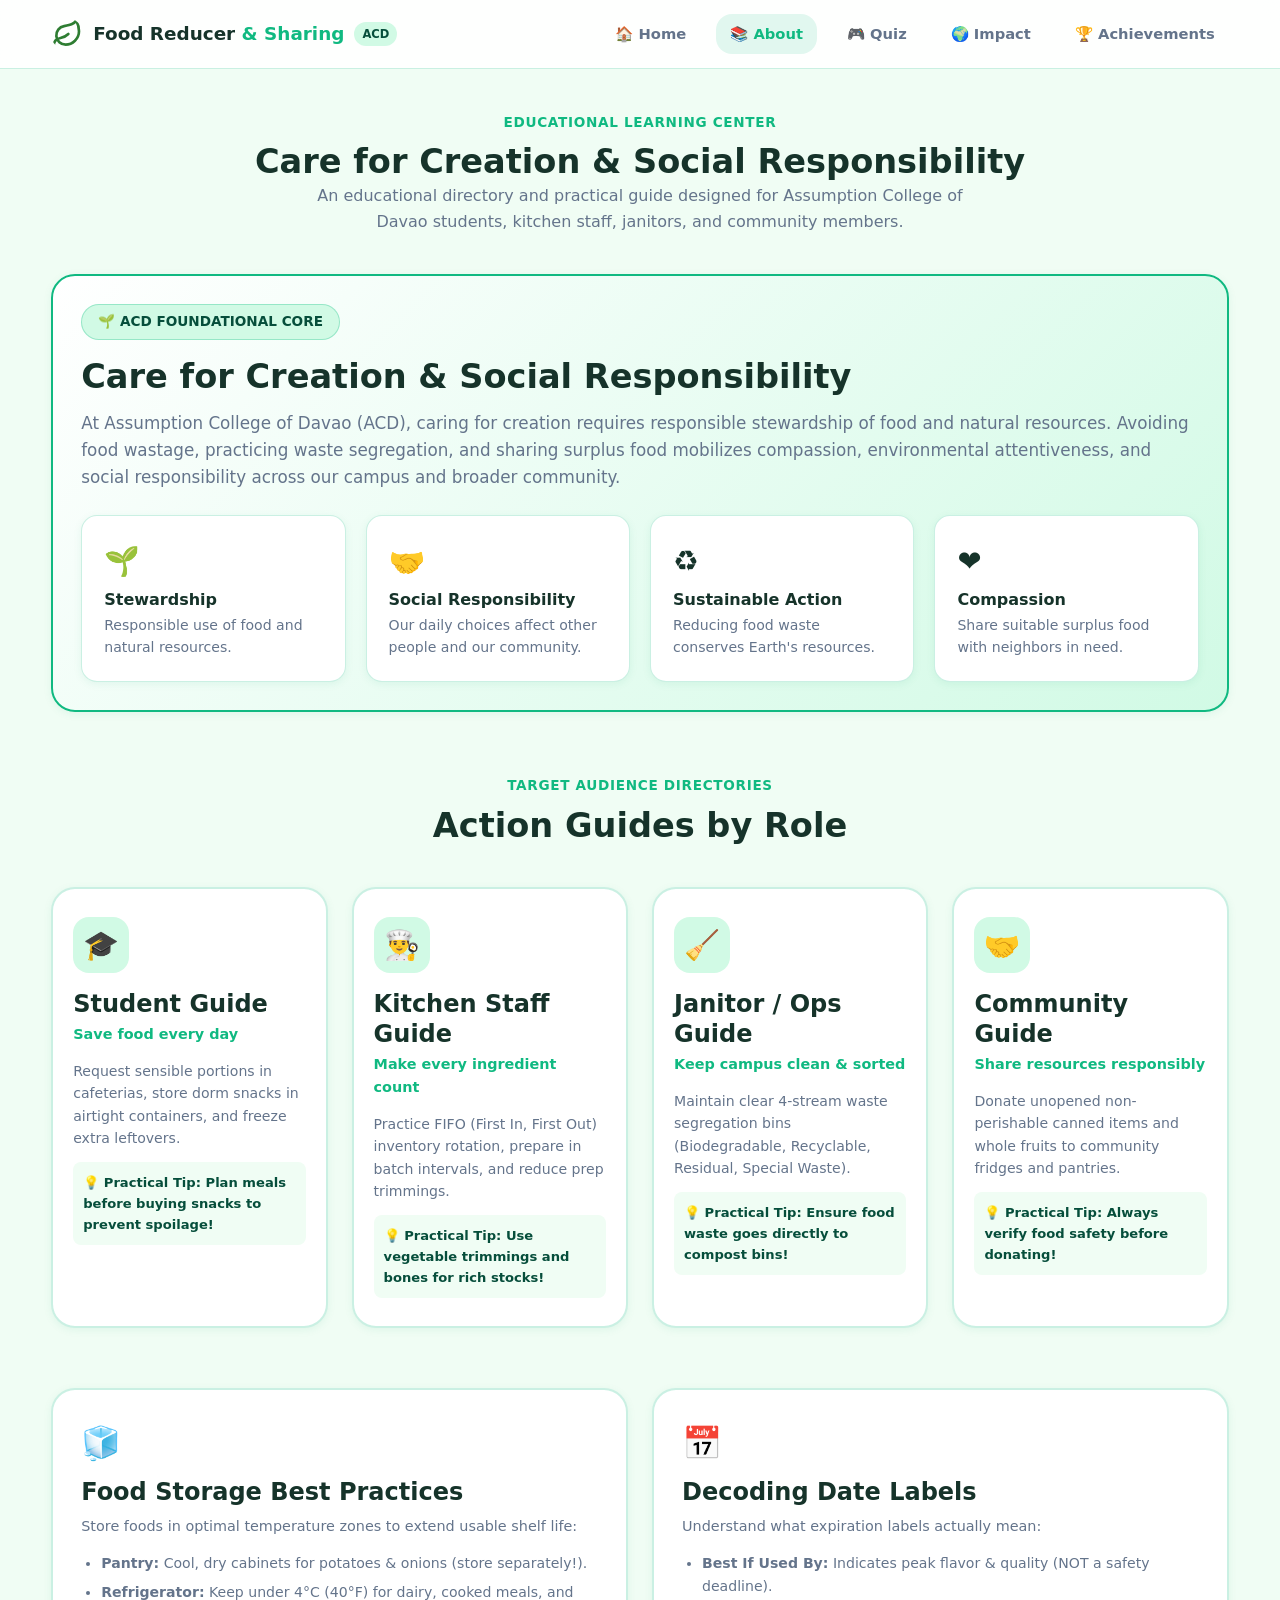
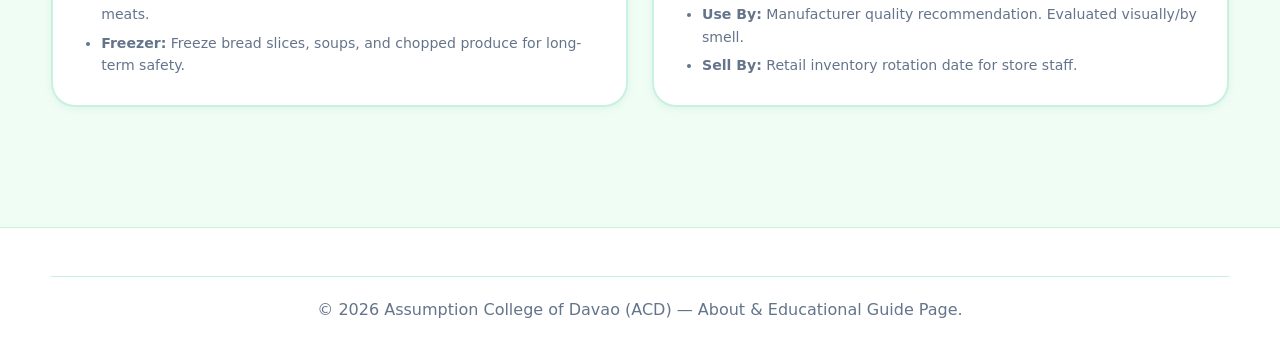
==== commit 147caea6: "Fix favicon 404 error and use transparent SVG logo icon without rectangular frame" ====
--- a/about.html
+++ b/about.html
@@ -6,6 +6,7 @@
   <meta name="viewport" content="width=device-width, initial-scale=1.0">
   <title>About &amp; Educational Guide — Food Waste Reducer</title>
   <meta name="description" content="Comprehensive educational guide for Assumption College of Davao on food storage, waste segregation, and community sharing.">
+  <link rel="icon" type="image/svg+xml" href="images/logo.svg">
   <link rel="stylesheet" href="css/style.css">
   <link rel="stylesheet" href="css/styles.css">
 </head>
@@ -16,7 +17,7 @@
   <header class="site-header">
     <div class="container header-inner">
       <a href="index.html" class="logo-box">
-        <img src="images/acd.jfif" alt="ACD Logo" class="logo-img" width="34" height="34">
+        <img src="images/logo.svg" alt="ACD Eco Logo" class="logo-img" width="32" height="32">
         <span>Food Reducer <span class="logo-highlight">&amp; Sharing</span></span>
         <span class="logo-badge">ACD</span>
       </a>
--- a/css/style.css
+++ b/css/style.css
@@ -159,11 +159,17 @@
 }
 
 .logo-img {
-  width: 34px;
-  height: 34px;
+  width: 32px;
+  height: 32px;
   object-fit: contain;
-  border-radius: 6px;
+  border-radius: 50%;
   display: inline-block;
+  background: transparent;
+  transition: transform 0.25s ease;
+}
+
+.logo-box:hover .logo-img {
+  transform: rotate(12deg) scale(1.1);
 }
 
 .logo-box .logo-highlight {
--- a/css/styles.css
+++ b/css/styles.css
@@ -159,11 +159,17 @@
 }
 
 .logo-img {
-  width: 34px;
-  height: 34px;
+  width: 32px;
+  height: 32px;
   object-fit: contain;
-  border-radius: 6px;
+  border-radius: 50%;
   display: inline-block;
+  background: transparent;
+  transition: transform 0.25s ease;
+}
+
+.logo-box:hover .logo-img {
+  transform: rotate(12deg) scale(1.1);
 }
 
 .logo-box .logo-highlight {
